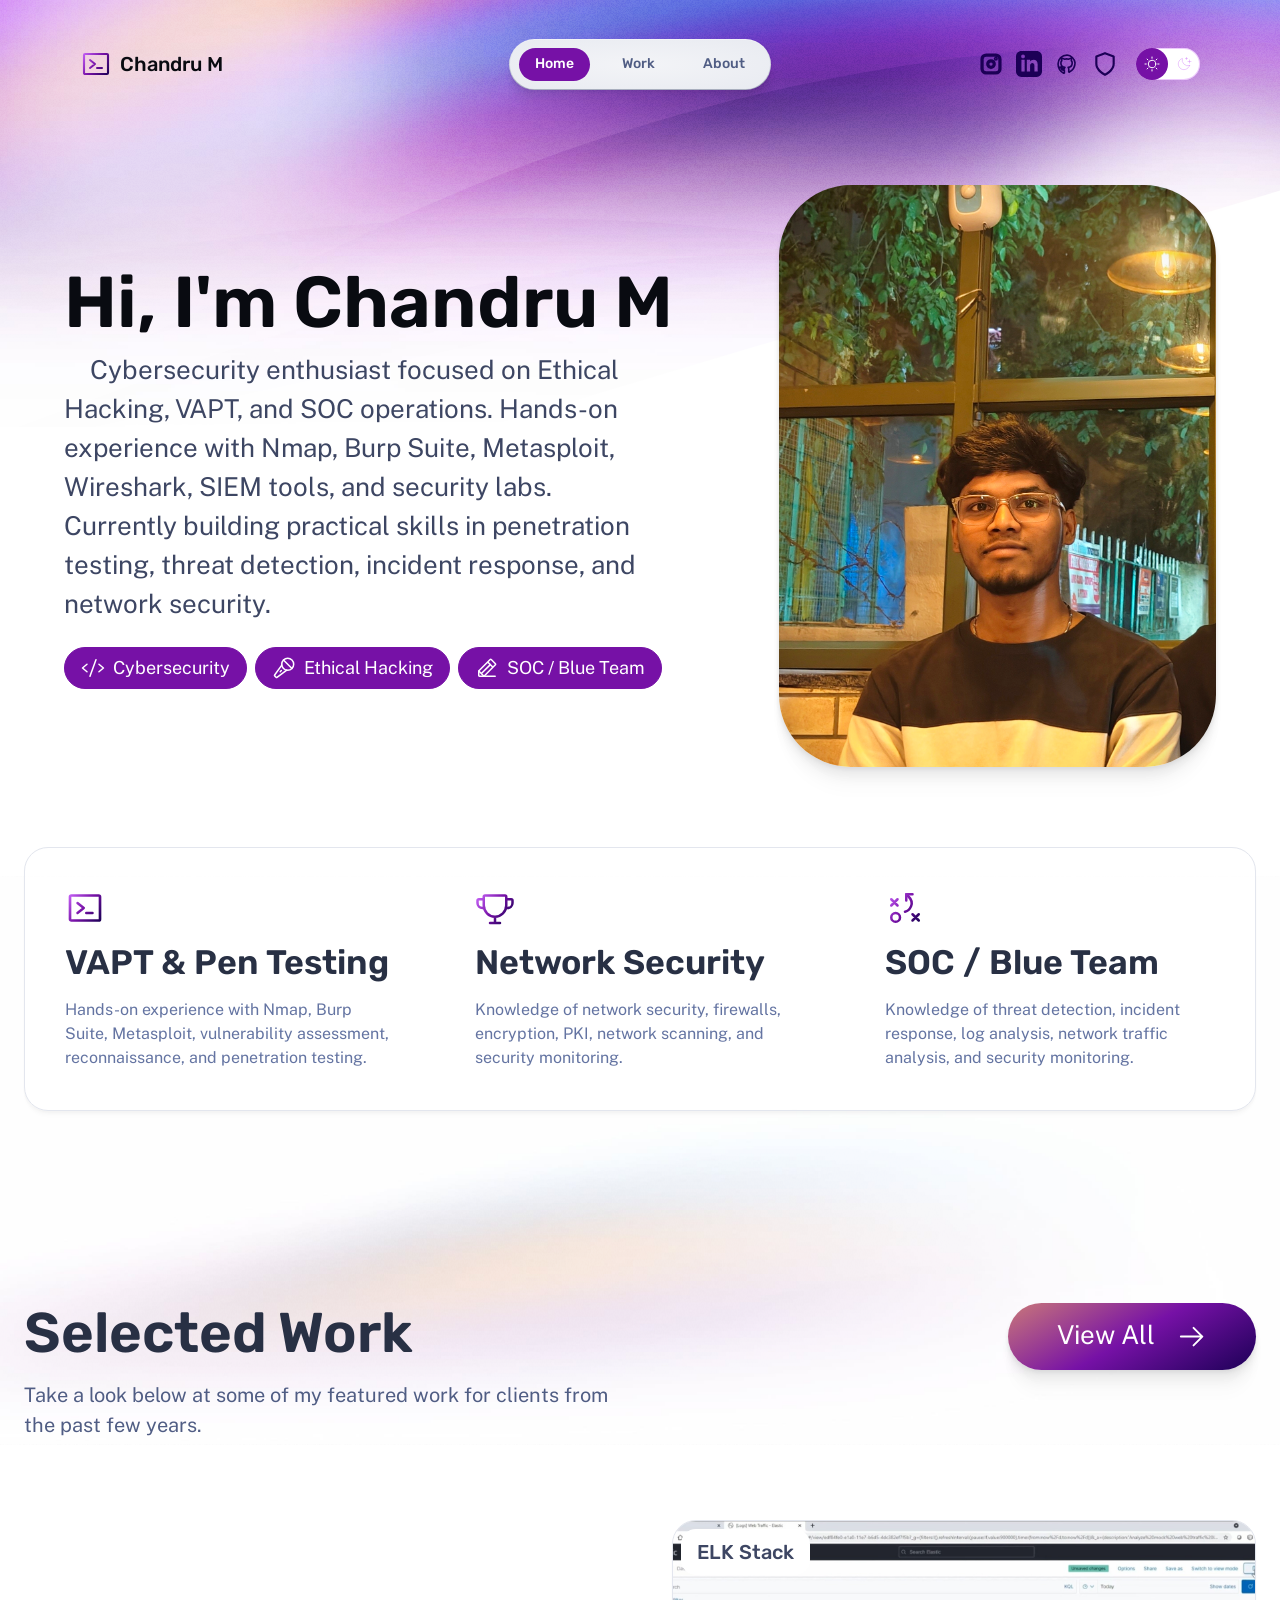
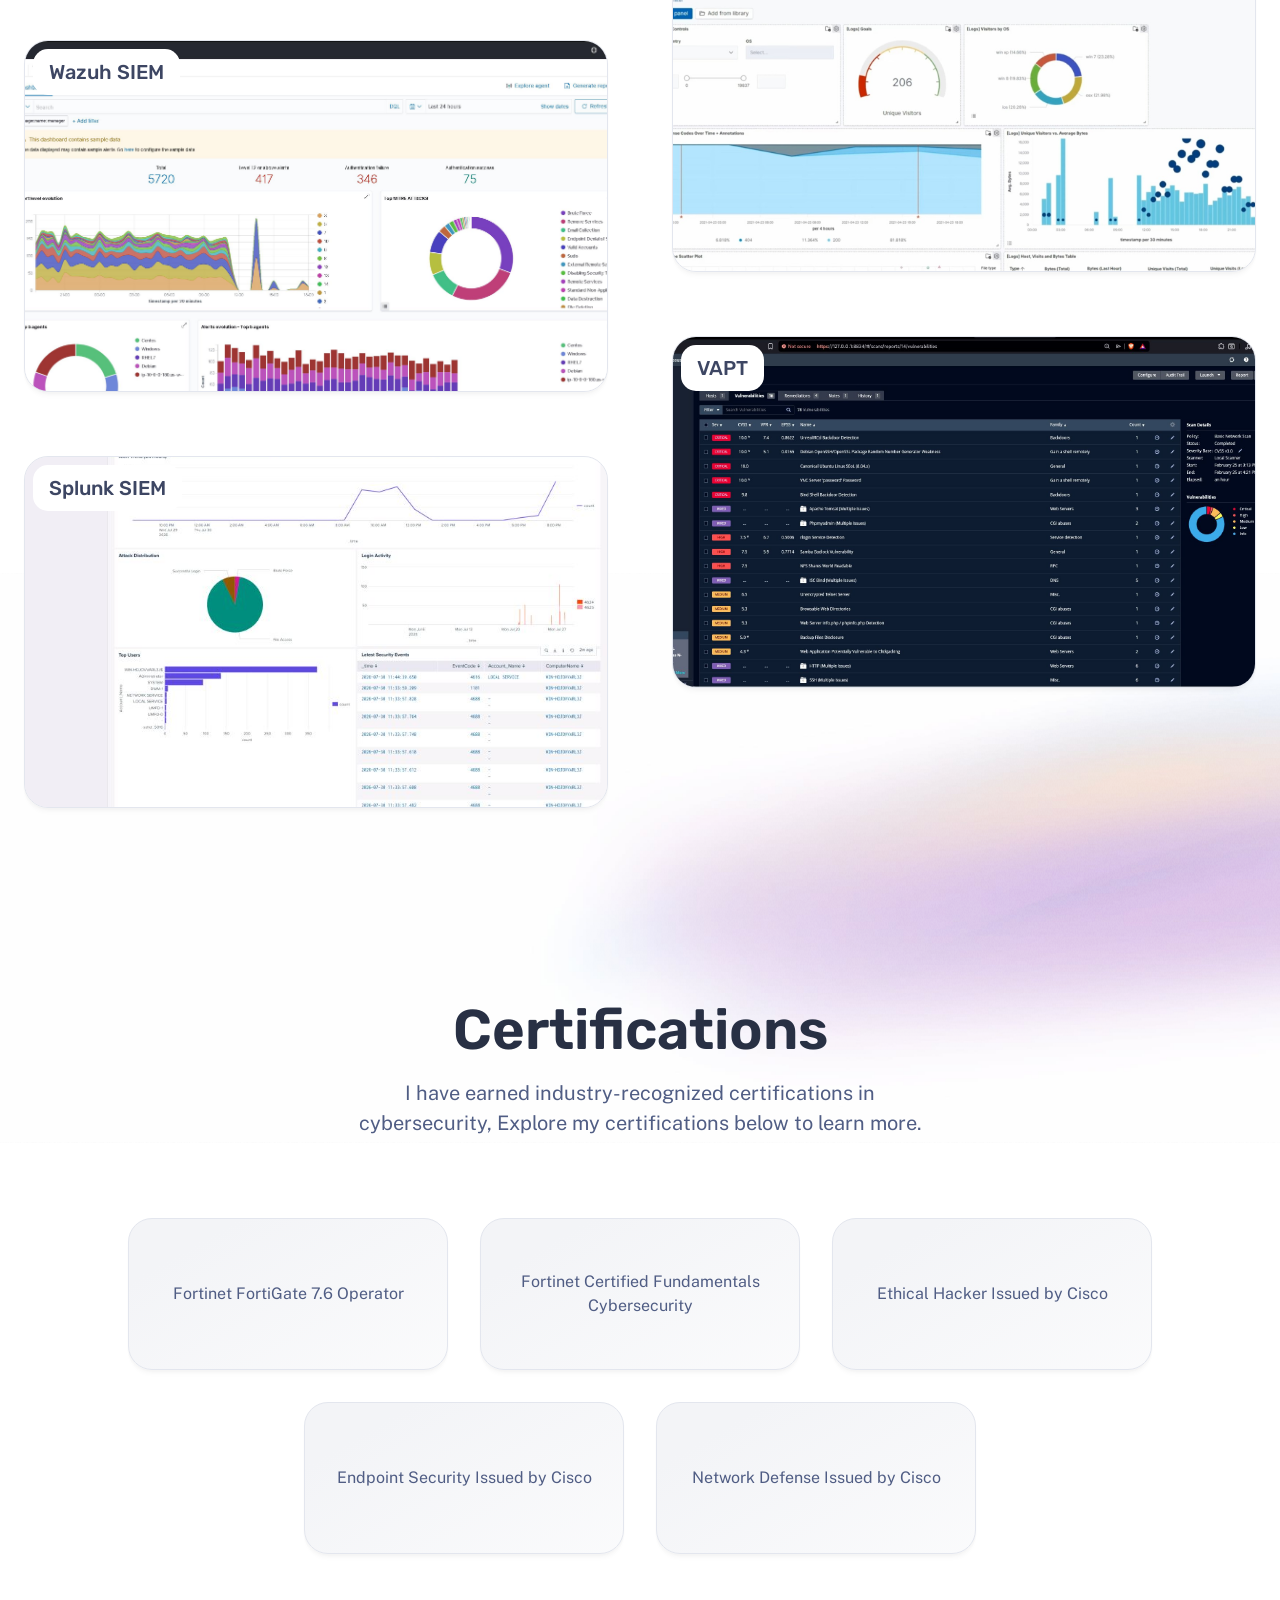
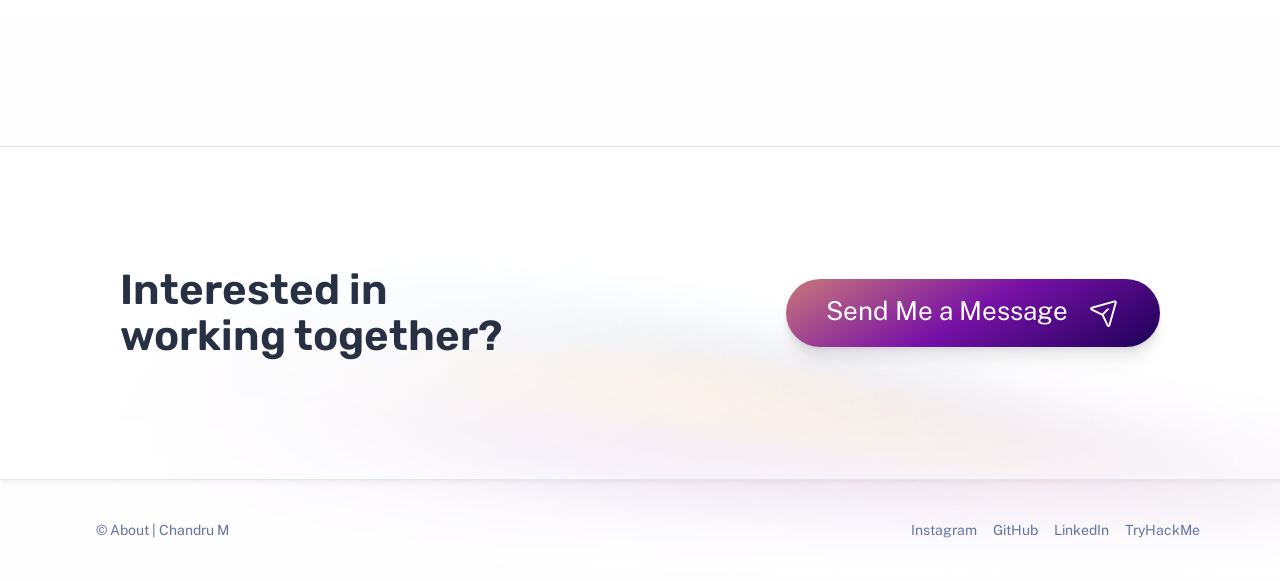
==== index.html @ 2ac4d1a2 "Final Commit" ====
<!-- This is the dist page of Chandru M Portfolio website. It contains the dist section and related content. -->
<!doctype html>
<html lang="en" data-astro-cid-37fxchfa>
  <head>
    <meta charset="UTF-8" />
    <meta
      name="description"
      property="og:description"
      content="The personal site of Chandru M, Ethical Hacker & SOC Analyst"
    />
    <meta name="viewport" content="width=device-width" />
    <meta name="generator" content="Astro v5.17.2" />
    <title>Chandru M: Personal Site</title>
    <link rel="icon" type="image/svg+xml" href="/favC.svg" />
    <link rel="preconnect" href="https://fonts.googleapis.com" />
    <link rel="preconnect" href="https://fonts.gstatic.com" crossorigin />
    <link
      href="https://fonts.googleapis.com/css2?family=Public+Sans:ital,wght@0,400;0,700;1,400&family=Rubik:wght@500;600&display=swap"
      rel="stylesheet"
    />
    <script>
      // This code is inlined in the head to make dark mode instant & blocking.
      const getThemePreference = () => {
        if (
          typeof localStorage !== "undefined" &&
          localStorage.getItem("theme")
        ) {
          return localStorage.getItem("theme");
        }
        return window.matchMedia("(prefers-color-scheme: dark)").matches
          ? "dark"
          : "light";
      };
      const isDark = getThemePreference() === "dark";
      document.documentElement.classList[isDark ? "add" : "remove"](
        "theme-dark",
      );

      if (typeof localStorage !== "undefined") {
        // Watch the document element and persist user preference when it changes.
        const observer = new MutationObserver(() => {
          const isDark =
            document.documentElement.classList.contains("theme-dark");
          localStorage.setItem("theme", isDark ? "dark" : "light");
        });
        observer.observe(document.documentElement, {
          attributes: true,
          attributeFilter: ["class"],
        });
      }
    </script>
    <style>
      a[data-astro-cid-balv45lp] {
        position: relative;
        display: flex;
        place-content: center;
        text-align: center;
        padding: 0.56em 2em;
        gap: 0.8em;
        color: var(--accent-text-over);
        text-decoration: none;
        line-height: 1.1;
        border-radius: 999rem;
        overflow: hidden;
        background: var(--gradient-accent-orange);
        box-shadow: var(--shadow-md);
        white-space: nowrap;
      }
      @media (min-width: 20em) {
        a[data-astro-cid-balv45lp] {
          font-size: var(--text-lg);
        }
      }
      a[data-astro-cid-balv45lp]:after {
        content: "";
        position: absolute;
        inset: 0;
        pointer-events: none;
        transition: background-color var(--theme-transition);
        mix-blend-mode: overlay;
      }
      a[data-astro-cid-balv45lp]:focus:after,
      a[data-astro-cid-balv45lp]:hover:after {
        background-color: hsla(var(--gray-999-basis), 0.3);
      }
      @media (min-width: 50em) {
        a[data-astro-cid-balv45lp] {
          padding: 1.125rem 2.5rem;
          font-size: var(--text-xl);
        }
      }
      aside[data-astro-cid-rcdzuq3a] {
        display: flex;
        flex-direction: column;
        align-items: center;
        gap: 3rem;
        border-top: 1px solid var(--gray-800);
        border-bottom: 1px solid var(--gray-800);
        padding: 5rem 1.5rem;
        background-color: var(--gray-999_40);
        box-shadow: var(--shadow-sm);
      }
      h2[data-astro-cid-rcdzuq3a] {
        font-size: var(--text-xl);
        text-align: center;
        max-width: 15ch;
      }
      @media (min-width: 50em) {
        aside[data-astro-cid-rcdzuq3a] {
          padding: 7.5rem;
          flex-direction: row;
          flex-wrap: wrap;
          justify-content: space-between;
        }
        h2[data-astro-cid-rcdzuq3a] {
          font-size: var(--text-3xl);
          text-align: left;
        }
      }
      .grid[data-astro-cid-vc5tsdmu] {
        display: grid;
        grid-auto-rows: 1fr;
        gap: 1rem;
        list-style: none;
        padding: 0;
      }
      .grid[data-astro-cid-vc5tsdmu].small {
        grid-template-columns: 1fr 1fr;
        gap: 1.5rem;
      }
      .grid[data-astro-cid-vc5tsdmu].small > :last-child:nth-child(odd) {
        grid-column: 1 / 3;
      }
      @media (min-width: 50em) {
        .grid[data-astro-cid-vc5tsdmu] {
          grid-template-columns: 1fr 1fr;
          gap: 4rem;
        }
        .grid[data-astro-cid-vc5tsdmu].offset {
          --row-offset: 7.5rem;
          padding-bottom: var(--row-offset);
        }
        .grid[data-astro-cid-vc5tsdmu].offset > :nth-child(odd) {
          transform: translateY(var(--row-offset));
        }
        .grid[data-astro-cid-vc5tsdmu].offset > :last-child:nth-child(odd) {
          grid-column: 2 / 3;
          transform: none;
        }
        .grid[data-astro-cid-vc5tsdmu].small {
          display: flex;
          flex-wrap: wrap;
          justify-content: center;
          gap: 2rem;
        }
        .grid[data-astro-cid-vc5tsdmu].small > * {
          flex-basis: 20rem;
        }
      }
      .card[data-astro-cid-lgkm4u2a] {
        display: grid;
        grid-template: auto 1fr / auto 1fr;
        height: 11rem;
        background: var(--gradient-subtle);
        border: 1px solid var(--gray-800);
        border-radius: 0.75rem;
        overflow: hidden;
        box-shadow: var(--shadow-sm);
        text-decoration: none;
        font-family: var(--font-brand);
        font-size: var(--text-lg);
        font-weight: 500;
        transition: box-shadow var(--theme-transition);
      }
      .card[data-astro-cid-lgkm4u2a]:hover {
        box-shadow: var(--shadow-md);
      }
      .title[data-astro-cid-lgkm4u2a] {
        grid-area: 1 / 1 / 2 / 2;
        z-index: 1;
        margin: 0.5rem;
        padding: 0.5rem 1rem;
        background: var(--gray-999);
        color: var(--gray-200);
        border-radius: 0.375rem;
      }
      img[data-astro-cid-lgkm4u2a] {
        grid-area: 1 / 1 / 3 / 3;
        width: 100%;
        height: 100%;
        object-fit: cover;
      }
      @media (min-width: 50em) {
        .card[data-astro-cid-lgkm4u2a] {
          height: 22rem;
          border-radius: 1.5rem;
        }
        .title[data-astro-cid-lgkm4u2a] {
          border-radius: 0.9375rem;
        }
      }
    </style>
    <link rel="stylesheet" href="/_astro/about.C0K0_6nf.css" />
    <style>
      svg[data-astro-cid-patnjmll] {
        vertical-align: middle;
        width: var(--size, 1em);
        height: var(--size, 1em);
      }
      .pill[data-astro-cid-2qeywk4b] {
        display: flex;
        padding: 0.5rem 1rem;
        gap: 0.5rem;
        color: var(--accent-text-over);
        border: 1px solid var(--accent-regular);
        background-color: var(--accent-regular);
        border-radius: 999rem;
        font-size: var(--text-md);
        line-height: 1.35;
        white-space: nowrap;
      }
      .box[data-astro-cid-ab4ihpzs] {
        border: 1px solid var(--gray-800);
        border-radius: 0.75rem;
        padding: 1.5rem;
        background-color: var(--gray-999_40);
        box-shadow: var(--shadow-sm);
      }
      .skills[data-astro-cid-ab4ihpzs] {
        display: flex;
        flex-direction: column;
        gap: 3rem;
      }
      .skills[data-astro-cid-ab4ihpzs] h2[data-astro-cid-ab4ihpzs] {
        font-size: var(--text-lg);
      }
      .skills[data-astro-cid-ab4ihpzs] p[data-astro-cid-ab4ihpzs] {
        color: var(--gray-400);
      }
      @media (min-width: 50em) {
        .box[data-astro-cid-ab4ihpzs] {
          border-radius: 1.5rem;
          padding: 2.5rem;
        }
        .skills[data-astro-cid-ab4ihpzs] {
          display: grid;
          grid-template-columns: repeat(3, 1fr);
          gap: 5rem;
        }
        .skills[data-astro-cid-ab4ihpzs] h2[data-astro-cid-ab4ihpzs] {
          font-size: var(--text-2xl);
        }
      }
      .hero[data-astro-cid-j7pv25f6] {
        display: flex;
        flex-direction: column;
        align-items: center;
        gap: 2rem;
      }
      .roles[data-astro-cid-j7pv25f6] {
        display: none;
      }
      .hero[data-astro-cid-j7pv25f6] img[data-astro-cid-j7pv25f6] {
        aspect-ratio: 5 / 4;
        object-fit: cover;
        object-position: top;
        border-radius: 1.5rem;
        box-shadow: var(--shadow-md);
      }
      @media (min-width: 50em) {
        .hero[data-astro-cid-j7pv25f6] {
          display: grid;
          grid-template-columns: 6fr 4fr;
          padding-inline: 2.5rem;
          gap: 3.75rem;
        }
        .roles[data-astro-cid-j7pv25f6] {
          margin-top: 0.5rem;
          display: flex;
          gap: 0.5rem;
        }
        .hero[data-astro-cid-j7pv25f6] img[data-astro-cid-j7pv25f6] {
          aspect-ratio: 3 / 4;
          border-radius: 4.5rem;
          object-fit: cover;
        }
      }
      .section[data-astro-cid-j7pv25f6] {
        display: grid;
        gap: 2rem;
      }
      .with-background[data-astro-cid-j7pv25f6] {
        position: relative;
      }
      .with-background[data-astro-cid-j7pv25f6]:before {
        --hero-bg: var(--bg-image-subtle-2);
        content: "";
        position: absolute;
        pointer-events: none;
        left: 50%;
        width: 100vw;
        aspect-ratio: calc(2.25 / var(--bg-scale));
        top: 0;
        transform: translateY(-75%) translate(-50%);
        background:
          url(/assets/backgrounds/noise.png) top center/220px repeat,
          var(--hero-bg) center center / var(--bg-gradient-size) no-repeat,
          var(--gray-999);
        background-blend-mode: overlay, normal, normal, normal;
        mix-blend-mode: var(--bg-blend-mode);
        z-index: -1;
      }
      .with-background[data-astro-cid-j7pv25f6].bg-variant:before {
        --hero-bg: var(--bg-image-subtle-1);
      }
      .section-header[data-astro-cid-j7pv25f6] {
        justify-self: center;
        text-align: center;
        max-width: 50ch;
        font-size: var(--text-md);
        color: var(--gray-300);
      }
      .section-header[data-astro-cid-j7pv25f6] h3[data-astro-cid-j7pv25f6] {
        font-size: var(--text-2xl);
      }
      @media (min-width: 50em) {
        .section[data-astro-cid-j7pv25f6] {
          grid-template-columns: repeat(4, 1fr);
          grid-template-areas: "header header header header" "gallery gallery gallery gallery";
          gap: 5rem;
        }
        .section[data-astro-cid-j7pv25f6].with-cta {
          grid-template-areas: "header header header cta" "gallery gallery gallery gallery";
        }
        .section-header[data-astro-cid-j7pv25f6] {
          grid-area: header;
          font-size: var(--text-lg);
        }
        .section-header[data-astro-cid-j7pv25f6] h3[data-astro-cid-j7pv25f6] {
          font-size: var(--text-4xl);
        }
        .with-cta[data-astro-cid-j7pv25f6]
          .section-header[data-astro-cid-j7pv25f6] {
          justify-self: flex-start;
          text-align: left;
        }
        .gallery[data-astro-cid-j7pv25f6] {
          grid-area: gallery;
        }
        .cta[data-astro-cid-j7pv25f6] {
          grid-area: cta;
        }
      }
      .mention-card[data-astro-cid-j7pv25f6] {
        display: flex;
        height: 7rem;
        justify-content: center;
        align-items: center;
        text-align: center;
        border: 1px solid var(--gray-800);
        border-radius: 1.5rem;
        color: var(--gray-300);
        background: var(--gradient-subtle);
        box-shadow: var(--shadow-sm);
      }
      @media (min-width: 50em) {
        .mention-card[data-astro-cid-j7pv25f6] {
          border-radius: 1.5rem;
          height: 9.5rem;
        }
      }
    </style>
  </head>
  <body data-astro-cid-37fxchfa>
    <div class="stack backgrounds" data-astro-cid-37fxchfa>
      <nav data-astro-cid-dmqpwcec>
        <div class="menu-header" data-astro-cid-dmqpwcec>
          <a href="/" class="site-title" data-astro-cid-dmqpwcec>
            <svg
              xmlns="http://www.w3.org/2000/svg"
              width="40"
              height="40"
              viewBox="0 0 256 256"
              aria-hidden="true"
              stroke="url(#icon-gradient-flffnf41)"
              fill="url(#icon-gradient-flffnf41)"
              style="--size: 1.6em"
              class="astro-patnjmll"
              data-astro-cid-patnjmll
            >
              <g data-astro-cid-patnjmll>
                <path
                  fill="none"
                  stroke-linecap="round"
                  stroke-linejoin="round"
                  stroke-width="16"
                  d="m80 96 40 32-40 32m56 0h40"
                />
                <rect
                  width="192"
                  height="160"
                  x="32"
                  y="48"
                  fill="none"
                  stroke-linecap="round"
                  stroke-linejoin="round"
                  stroke-width="16.97"
                  rx="8.5"
                />
              </g>
              <linearGradient
                id="icon-gradient-flffnf41"
                x1="23"
                x2="235"
                y1="43"
                y2="202"
                gradientUnits="userSpaceOnUse"
                data-astro-cid-patnjmll
              >
                <stop
                  stop-color="var(--gradient-stop-1)"
                  data-astro-cid-patnjmll
                ></stop>
                <stop
                  offset=".5"
                  stop-color="var(--gradient-stop-2)"
                  data-astro-cid-patnjmll
                ></stop>
                <stop
                  offset="1"
                  stop-color="var(--gradient-stop-3)"
                  data-astro-cid-patnjmll
                ></stop>
              </linearGradient>
            </svg>
            Chandru M
          </a>
          <menu-button data-astro-cid-dmqpwcec="true">
            <template data-astro-cid-dmqpwcec>
              <button
                class="menu-button"
                aria-expanded="false"
                data-astro-cid-dmqpwcec
              >
                <span class="sr-only" data-astro-cid-dmqpwcec>Menu</span>
                <svg
                  xmlns="http://www.w3.org/2000/svg"
                  width="40"
                  height="40"
                  viewBox="0 0 256 256"
                  aria-hidden="true"
                  stroke="currentcolor"
                  fill="currentcolor"
                  class="astro-patnjmll"
                  data-astro-cid-patnjmll
                >
                  <g data-astro-cid-patnjmll>
                    <path
                      stroke-linecap="round"
                      stroke-linejoin="round"
                      stroke-width="16"
                      d="M40 128h176M40 64h176M40 192h176"
                    />
                  </g>
                </svg>
              </button>
            </template>
          </menu-button>
        </div>
        <noscript>
          <ul class="nav-items" data-astro-cid-dmqpwcec>
            <li data-astro-cid-dmqpwcec>
              <a
                aria-current="page"
                class="link"
                href="/"
                data-astro-cid-dmqpwcec
              >
                Home
              </a>
            </li>
            <li data-astro-cid-dmqpwcec>
              <a class="link" href="/work/" data-astro-cid-dmqpwcec> Work </a>
            </li>
            <li data-astro-cid-dmqpwcec>
              <a class="link" href="/about/" data-astro-cid-dmqpwcec> About </a>
            </li>
          </ul>
        </noscript>
        <noscript>
          <div class="menu-footer" data-astro-cid-dmqpwcec>
            <div class="socials" data-astro-cid-dmqpwcec>
              <a href="https://www.instagram.com/chan.callisto" class="social" data-astro-cid-dmqpwcec>
                <span class="sr-only" data-astro-cid-dmqpwcec>Instagram</span>
                <svg xmlns="http://www.w3.org/2000/svg" width="40" height="40" viewBox="0 0 256 256" aria-hidden="true" stroke="currentcolor" fill="currentcolor" class="astro-patnjmll" data-astro-cid-patnjmll><g data-astro-cid-patnjmll><path fill="none" stroke-linecap="round" stroke-linejoin="round" stroke-width="16" d="M176,32H80A48,48,0,0,0,32,80v96a48,48,0,0,0,48,48h96a48,48,0,0,0,48-48V80A48,48,0,0,0,176,32Zm32,144a32,32,0,0,1-32,32H80a32,32,0,0,1-32-32V80A32,32,0,0,1,80,48h96a32,32,0,0,1,32,32ZM128,88a40,40,0,1,0,40,40A40,40,0,0,0,128,88Zm0,64a24,24,0,1,1,24-24A24,24,0,0,1,128,152ZM188,76a12,12,0,1,1-12-12A12,12,0,0,1,188,76Z"/></g></svg>
              </a>
              <a href="https://www.linkedin.com/in/mchandruchan/" class="social" data-astro-cid-dmqpwcec>
                <span class="sr-only" data-astro-cid-dmqpwcec>LinkedIn</span>
                <svg xmlns="http://www.w3.org/2000/svg" width="40" height="40" viewBox="0 0 24 24" aria-hidden="true" fill="currentcolor" class="astro-patnjmll" data-astro-cid-patnjmll><g data-astro-cid-patnjmll><path d="M19 0h-14c-2.761 0-5 2.239-5 5v14c0 2.761 2.239 5 5 5h14c2.762 0 5-2.239 5-5v-14c0-2.761-2.238-5-5-5zm-11 19h-3v-11h3v11zm-1.5-12.268c-.966 0-1.75-.79-1.75-1.764s.784-1.764 1.75-1.764 1.75.79 1.75 1.764-.783 1.764-1.75 1.764zm13.5 12.268h-3v-5.604c0-3.368-4-3.113-4 0v5.604h-3v-11h3v1.765c1.396-2.586 7-2.777 7 2.476v6.759z"/></g></svg>
              </a>
              <a href="https://github.com/mchandru-root" class="social" data-astro-cid-dmqpwcec>
                <span class="sr-only" data-astro-cid-dmqpwcec>GitHub</span>
                <svg xmlns="http://www.w3.org/2000/svg" width="40" height="40" viewBox="0 0 256 256" aria-hidden="true" stroke="currentcolor" fill="currentcolor" class="astro-patnjmll" data-astro-cid-patnjmll><g data-astro-cid-patnjmll><path fill="none" stroke-linecap="round" stroke-linejoin="round" stroke-width="16" d="M128,40A88,88,0,0,0,40,128c0,39.5,22.7,73.6,55.4,90.4a4.4,4.4,0,0,0,6.6-4.1V187.1c-24.5,5.3-29.7-11.8-29.7-11.8-4-10.2-9.8-12.9-9.8-12.9-8-5.5.6-5.4.6-5.4,8.8.6,13.5,9.1,13.5,9.1,7.9,13.5,20.7,9.6,25.7,7.3,0.8-5.7,3.1-9.6,5.6-11.8-19.5-2.2-40.1-9.8-40.1-43.5,0-9.6,3.4-17.4,9.1-23.5-0.9-2.2-3.9-11.1.9-23.1,0,0,7.4-2.4,24.2,9a84.4,84.4,0,0,1,44,0c16.8-11.4,24.2-9,24.2-9,4.8,12,.8,20.9,0,23.1,5.7,6.1,9.1,13.9,9.1,23.5,0,33.8-20.6,41.2-40.2,43.4,3.2,2.8,6.1,8.2,6.1,16.6v24.6a4.4,4.4,0,0,0,6.6,4.1c32.7-16.8,55.4-50.9,55.4-90.4A88,88,0,0,0,128,40Z"/></g></svg>
              </a>
              <a href="https://tryhackme.com/p/ROOT51" class="social" data-astro-cid-dmqpwcec>
                <span class="sr-only" data-astro-cid-dmqpwcec>TryHackMe</span>
                <svg xmlns="http://www.w3.org/2000/svg" width="40" height="40" viewBox="0 0 24 24" aria-hidden="true" fill="none" stroke="currentcolor" stroke-width="2" stroke-linecap="round" stroke-linejoin="round" class="astro-patnjmll" data-astro-cid-patnjmll><path d="M12 22s8-4 8-10V5l-8-3-8 3v7c0 6 8 10 8 10z"/></svg>
              </a>
            </div>
          </div>
        </noscript>
        <div id="menu-content" hidden data-astro-cid-dmqpwcec>
          <ul class="nav-items" data-astro-cid-dmqpwcec>
            <li data-astro-cid-dmqpwcec>
              <a
                aria-current="page"
                class="link"
                href="/"
                data-astro-cid-dmqpwcec
              >
                Home
              </a>
            </li>
            <li data-astro-cid-dmqpwcec>
              <a class="link" href="/work/" data-astro-cid-dmqpwcec> Work </a>
            </li>
            <li data-astro-cid-dmqpwcec>
              <a class="link" href="/about/" data-astro-cid-dmqpwcec> About </a>
            </li>
          </ul>
          <div class="menu-footer" data-astro-cid-dmqpwcec>
            <div class="socials" data-astro-cid-dmqpwcec>
              <a href="https://www.instagram.com/chan.callisto" class="social" data-astro-cid-dmqpwcec>
                <span class="sr-only" data-astro-cid-dmqpwcec>Instagram</span>
                <svg xmlns="http://www.w3.org/2000/svg" width="40" height="40" viewBox="0 0 256 256" aria-hidden="true" stroke="currentcolor" fill="currentcolor" class="astro-patnjmll" data-astro-cid-patnjmll><g data-astro-cid-patnjmll><path fill="none" stroke-linecap="round" stroke-linejoin="round" stroke-width="16" d="M176,32H80A48,48,0,0,0,32,80v96a48,48,0,0,0,48,48h96a48,48,0,0,0,48-48V80A48,48,0,0,0,176,32Zm32,144a32,32,0,0,1-32,32H80a32,32,0,0,1-32-32V80A32,32,0,0,1,80,48h96a32,32,0,0,1,32,32ZM128,88a40,40,0,1,0,40,40A40,40,0,0,0,128,88Zm0,64a24,24,0,1,1,24-24A24,24,0,0,1,128,152ZM188,76a12,12,0,1,1-12-12A12,12,0,0,1,188,76Z"/></g></svg>
              </a>
              <a href="https://www.linkedin.com/in/mchandruchan/" class="social" data-astro-cid-dmqpwcec>
                <span class="sr-only" data-astro-cid-dmqpwcec>LinkedIn</span>
                <svg xmlns="http://www.w3.org/2000/svg" width="40" height="40" viewBox="0 0 24 24" aria-hidden="true" fill="currentcolor" class="astro-patnjmll" data-astro-cid-patnjmll><g data-astro-cid-patnjmll><path d="M19 0h-14c-2.761 0-5 2.239-5 5v14c0 2.761 2.239 5 5 5h14c2.762 0 5-2.239 5-5v-14c0-2.761-2.238-5-5-5zm-11 19h-3v-11h3v11zm-1.5-12.268c-.966 0-1.75-.79-1.75-1.764s.784-1.764 1.75-1.764 1.75.79 1.75 1.764-.783 1.764-1.75 1.764zm13.5 12.268h-3v-5.604c0-3.368-4-3.113-4 0v5.604h-3v-11h3v1.765c1.396-2.586 7-2.777 7 2.476v6.759z"/></g></svg>
              </a>
              <a href="https://github.com/mchandru-root" class="social" data-astro-cid-dmqpwcec>
                <span class="sr-only" data-astro-cid-dmqpwcec>GitHub</span>
                <svg xmlns="http://www.w3.org/2000/svg" width="40" height="40" viewBox="0 0 256 256" aria-hidden="true" stroke="currentcolor" fill="currentcolor" class="astro-patnjmll" data-astro-cid-patnjmll><g data-astro-cid-patnjmll><path fill="none" stroke-linecap="round" stroke-linejoin="round" stroke-width="16" d="M128,40A88,88,0,0,0,40,128c0,39.5,22.7,73.6,55.4,90.4a4.4,4.4,0,0,0,6.6-4.1V187.1c-24.5,5.3-29.7-11.8-29.7-11.8-4-10.2-9.8-12.9-9.8-12.9-8-5.5.6-5.4.6-5.4,8.8.6,13.5,9.1,13.5,9.1,7.9,13.5,20.7,9.6,25.7,7.3,0.8-5.7,3.1-9.6,5.6-11.8-19.5-2.2-40.1-9.8-40.1-43.5,0-9.6,3.4-17.4,9.1-23.5-0.9-2.2-3.9-11.1.9-23.1,0,0,7.4-2.4,24.2,9a84.4,84.4,0,0,1,44,0c16.8-11.4,24.2-9,24.2-9,4.8,12,.8,20.9,0,23.1,5.7,6.1,9.1,13.9,9.1,23.5,0,33.8-20.6,41.2-40.2,43.4,3.2,2.8,6.1,8.2,6.1,16.6v24.6a4.4,4.4,0,0,0,6.6,4.1c32.7-16.8,55.4-50.9,55.4-90.4A88,88,0,0,0,128,40Z"/></g></svg>
              </a>
              <a href="https://tryhackme.com/p/ROOT51" class="social" data-astro-cid-dmqpwcec>
                <span class="sr-only" data-astro-cid-dmqpwcec>TryHackMe</span>
                <svg xmlns="http://www.w3.org/2000/svg" width="40" height="40" viewBox="0 0 24 24" aria-hidden="true" fill="none" stroke="currentcolor" stroke-width="2" stroke-linecap="round" stroke-linejoin="round" class="astro-patnjmll" data-astro-cid-patnjmll><path d="M12 22s8-4 8-10V5l-8-3-8 3v7c0 6 8 10 8 10z"/></svg>
              </a>
            </div>
            <div class="theme-toggle" data-astro-cid-dmqpwcec>
              <theme-toggle data-astro-cid-x3pjskd3="true">
                <button data-astro-cid-x3pjskd3>
                  <span class="sr-only" data-astro-cid-x3pjskd3
                    >Dark theme</span
                  >
                  <span class="icon light" data-astro-cid-x3pjskd3
                    ><svg
                      xmlns="http://www.w3.org/2000/svg"
                      width="40"
                      height="40"
                      viewBox="0 0 256 256"
                      aria-hidden="true"
                      stroke="currentcolor"
                      fill="currentcolor"
                      class="astro-patnjmll"
                      data-astro-cid-patnjmll
                    >
                      <g data-astro-cid-patnjmll>
                        <circle
                          cx="128"
                          cy="128"
                          r="60"
                          fill="none"
                          stroke-linecap="round"
                          stroke-linejoin="round"
                          stroke-width="16"
                        />
                        <path
                          fill="none"
                          stroke-linecap="round"
                          stroke-linejoin="round"
                          stroke-width="16"
                          d="M128 36V16M63 63 49 49m-13 79H16m47 65-14 14m79 13v20m65-47 14 14m13-79h20m-47-65 14-14"
                        />
                      </g>
                    </svg>
                  </span>
                  <span class="icon dark" data-astro-cid-x3pjskd3
                    ><svg
                      xmlns="http://www.w3.org/2000/svg"
                      width="40"
                      height="40"
                      viewBox="0 0 256 256"
                      aria-hidden="true"
                      stroke="currentcolor"
                      fill="currentcolor"
                      class="astro-patnjmll"
                      data-astro-cid-patnjmll
                    >
                      <g data-astro-cid-patnjmll>
                        <path
                          fill="none"
                          stroke-linecap="round"
                          stroke-linejoin="round"
                          stroke-width="16"
                          d="M216 112V64m24 24h-48m-24-64v32m16-16h-32m65 113A92 92 0 0 1 103 39h0a92 92 0 1 0 114 114Z"
                        />
                      </g>
                    </svg>
                  </span>
                </button>
              </theme-toggle>
              <script type="module">
                class n extends HTMLElement {
                  constructor() {
                    super();
                    const e = this.querySelector("button"),
                      t = (s) => {
                        (document.documentElement.classList[
                          s ? "add" : "remove"
                        ]("theme-dark"),
                          e.setAttribute("aria-pressed", String(s)));
                      };
                    (e.addEventListener("click", () => t(!this.isDark())),
                      t(this.isDark()));
                  }
                  isDark() {
                    return document.documentElement.classList.contains(
                      "theme-dark",
                    );
                  }
                }
                customElements.define("theme-toggle", n);
              </script>
            </div>
          </div>
        </div>
      </nav>
      <script type="module">
        class i extends HTMLElement {
          constructor() {
            (super(),
              this.appendChild(
                this.querySelector("template").content.cloneNode(!0),
              ));
            const n = this.querySelector("button"),
              t = document.getElementById("menu-content");
            ((t.hidden = !0), t.classList.add("menu-content"));
            const d = (e) => {
              (n.setAttribute("aria-expanded", e ? "true" : "false"),
                (t.hidden = !e));
            };
            n.addEventListener("click", () => d(t.hidden));
            const s = (e) => {
                (d(e.matches), (n.hidden = e.matches));
              },
              c = window.matchMedia("(min-width: 50em)");
            (s(c), c.addEventListener("change", s));
          }
        }
        customElements.define("menu-button", i);
      </script>
      <div class="stack gap-20 lg:gap-48" data-astro-cid-j7pv25f6>
        <div class="wrapper stack gap-8 lg:gap-20" data-astro-cid-j7pv25f6>
          <header class="hero" data-astro-cid-j7pv25f6>
            <div class="hero stack gap-4 start" data-astro-cid-bbe6dxrz>
              <div class="stack gap-2" data-astro-cid-bbe6dxrz>
                <h1 class="title" data-astro-cid-bbe6dxrz>
                  Hi, I'm Chandru M
                </h1>
                <p class="tagline" data-astro-cid-bbe6dxrz>
                  &emsp;Cybersecurity enthusiast focused on Ethical Hacking, VAPT, and SOC operations.
                  Hands-on experience with Nmap, Burp Suite, Metasploit, Wireshark, SIEM tools,
                  and security labs. Currently building practical skills in penetration testing,
                  threat detection, incident response, and network security.
                </p>
              </div>
              <div class="roles" data-astro-cid-j7pv25f6>
                <div class="pill" data-astro-cid-2qeywk4b>
                  <svg
                    xmlns="http://www.w3.org/2000/svg"
                    width="40"
                    height="40"
                    viewBox="0 0 256 256"
                    aria-hidden="true"
                    stroke="currentcolor"
                    fill="currentcolor"
                    style="--size: 1.33em"
                    class="astro-patnjmll"
                    data-astro-cid-patnjmll
                  >
                    <g data-astro-cid-patnjmll>
                      <path
                        fill="none"
                        stroke-linecap="round"
                        stroke-linejoin="round"
                        stroke-width="16"
                        d="m64 88-48 40 48 40m128-80 48 40-48 40M160 40 96 216"
                      />
                    </g>
                  </svg>
                  Cybersecurity
                </div>
                <div class="pill" data-astro-cid-2qeywk4b>
                  <svg
                    xmlns="http://www.w3.org/2000/svg"
                    width="40"
                    height="40"
                    viewBox="0 0 256 256"
                    aria-hidden="true"
                    stroke="currentcolor"
                    fill="currentcolor"
                    style="--size: 1.33em"
                    class="astro-patnjmll"
                    data-astro-cid-patnjmll
                  >
                    <g data-astro-cid-patnjmll>
                      <circle
                        cx="168"
                        cy="88"
                        r="64"
                        fill="none"
                        stroke-linecap="round"
                        stroke-linejoin="round"
                        stroke-width="16"
                      />
                      <path
                        fill="none"
                        stroke-linecap="round"
                        stroke-linejoin="round"
                        stroke-width="16"
                        d="m213.3 133.3-90.6-90.6M100 156l-12 12m16.8-70.1L28.1 202.5a7.9 7.9 0 0 0 .8 10.4l14.2 14.2a7.9 7.9 0 0 0 10.4.8l104.6-76.7"
                      />
                    </g>
                  </svg>
                  Ethical Hacking
                </div>
                <div class="pill" data-astro-cid-2qeywk4b>
                  <svg
                    xmlns="http://www.w3.org/2000/svg"
                    width="40"
                    height="40"
                    viewBox="0 0 256 256"
                    aria-hidden="true"
                    stroke="currentcolor"
                    fill="currentcolor"
                    style="--size: 1.33em"
                    class="astro-patnjmll"
                    data-astro-cid-patnjmll
                  >
                    <g data-astro-cid-patnjmll>
                      <path
                        fill="none"
                        stroke-linecap="round"
                        stroke-linejoin="round"
                        stroke-width="16"
                        d="M96 216H48a8 8 0 0 1-8-8v-44.7a7.9 7.9 0 0 1 2.3-5.6l120-120a8 8 0 0 1 11.4 0l44.6 44.6a8 8 0 0 1 0 11.4Zm40-152 56 56"
                      />
                      <path
                        fill="none"
                        stroke-linecap="round"
                        stroke-linejoin="round"
                        stroke-width="16"
                        d="M216 216H96l-55.5-55.5M164 92l-96 96"
                      />
                    </g>
                  </svg>
                  SOC / Blue Team
                </div>
              </div>
            </div>
            <img
              alt="Chandru M"
              width="480"
              height="620"
              src="/assets/portrait.jpg"
              data-astro-cid-j7pv25f6
            />
          </header>
          <section class="box skills" data-astro-cid-ab4ihpzs>
            <div class="stack gap-2 lg:gap-4" data-astro-cid-ab4ihpzs>
              <svg
                xmlns="http://www.w3.org/2000/svg"
                width="40"
                height="40"
                viewBox="0 0 256 256"
                aria-hidden="true"
                stroke="url(#icon-gradient-2z79js1s8)"
                fill="url(#icon-gradient-2z79js1s8)"
                style="--size: 2.5rem"
                class="astro-patnjmll"
                data-astro-cid-patnjmll
              >
                <g data-astro-cid-patnjmll>
                  <path
                    fill="none"
                    stroke-linecap="round"
                    stroke-linejoin="round"
                    stroke-width="16"
                    d="m80 96 40 32-40 32m56 0h40"
                  />
                  <rect
                    width="192"
                    height="160"
                    x="32"
                    y="48"
                    fill="none"
                    stroke-linecap="round"
                    stroke-linejoin="round"
                    stroke-width="16.97"
                    rx="8.5"
                  />
                </g>
                <linearGradient
                  id="icon-gradient-2z79js1s8"
                  x1="23"
                  x2="235"
                  y1="43"
                  y2="202"
                  gradientUnits="userSpaceOnUse"
                  data-astro-cid-patnjmll
                >
                  <stop
                    stop-color="var(--gradient-stop-1)"
                    data-astro-cid-patnjmll
                  ></stop>
                  <stop
                    offset=".5"
                    stop-color="var(--gradient-stop-2)"
                    data-astro-cid-patnjmll
                  ></stop>
                  <stop
                    offset="1"
                    stop-color="var(--gradient-stop-3)"
                    data-astro-cid-patnjmll
                  ></stop>
                </linearGradient>
              </svg>
              <h2 data-astro-cid-ab4ihpzs>VAPT & Pen Testing</h2>
              <p data-astro-cid-ab4ihpzs>
                Hands-on experience with Nmap, Burp Suite, Metasploit, vulnerability
                assessment, reconnaissance, and penetration testing.
              </p>
            </div>
            <div class="stack gap-2 lg:gap-4" data-astro-cid-ab4ihpzs>
              <svg
                xmlns="http://www.w3.org/2000/svg"
                width="40"
                height="40"
                viewBox="0 0 256 256"
                aria-hidden="true"
                stroke="url(#icon-gradient-3grymdmlk)"
                fill="url(#icon-gradient-3grymdmlk)"
                style="--size: 2.5rem"
                class="astro-patnjmll"
                data-astro-cid-patnjmll
              >
                <g data-astro-cid-patnjmll>
                  <path
                    fill="none"
                    stroke-linecap="round"
                    stroke-linejoin="round"
                    stroke-width="16"
                    d="M56 56v55.1c0 39.7 31.8 72.6 71.5 72.9a72 72 0 0 0 72.5-72V56a8 8 0 0 0-8-8H64a8 8 0 0 0-8 8Zm40 168h64m-32-40v40"
                  />
                  <path
                    fill="none"
                    stroke-linecap="round"
                    stroke-linejoin="round"
                    stroke-width="16"
                    d="M198.2 128h9.8a32 32 0 0 0 32-32V80a8 8 0 0 0-8-8h-32M58 128H47.9a32 32 0 0 1-32-32V80a8 8 0 0 1 8-8h32"
                  />
                </g>
                <linearGradient
                  id="icon-gradient-3grymdmlk"
                  x1="23"
                  x2="235"
                  y1="43"
                  y2="202"
                  gradientUnits="userSpaceOnUse"
                  data-astro-cid-patnjmll
                >
                  <stop
                    stop-color="var(--gradient-stop-1)"
                    data-astro-cid-patnjmll
                  ></stop>
                  <stop
                    offset=".5"
                    stop-color="var(--gradient-stop-2)"
                    data-astro-cid-patnjmll
                  ></stop>
                  <stop
                    offset="1"
                    stop-color="var(--gradient-stop-3)"
                    data-astro-cid-patnjmll
                  ></stop>
                </linearGradient>
              </svg>
              <h2 data-astro-cid-ab4ihpzs>Network Security</h2>
              <p data-astro-cid-ab4ihpzs>
                Knowledge of network security, firewalls, encryption, PKI, network
                scanning, and security monitoring.
              </p>
            </div>
            <div class="stack gap-2 lg:gap-4" data-astro-cid-ab4ihpzs>
              <svg
                xmlns="http://www.w3.org/2000/svg"
                width="40"
                height="40"
                viewBox="0 0 256 256"
                aria-hidden="true"
                stroke="url(#icon-gradient-3gzye9xup)"
                fill="url(#icon-gradient-3gzye9xup)"
                style="--size: 2.5rem"
                class="astro-patnjmll"
                data-astro-cid-patnjmll
              >
                <g data-astro-cid-patnjmll>
                  <circle
                    cx="68"
                    cy="188"
                    r="28"
                    fill="none"
                    stroke-linecap="round"
                    stroke-linejoin="round"
                    stroke-width="16"
                  />
                  <path
                    fill="none"
                    stroke-linecap="round"
                    stroke-linejoin="round"
                    stroke-width="16"
                    d="m40 72 40 40m0-40-40 40m136 56 40 40m0-40-40 40M136 80V40h40"
                  />
                  <path
                    fill="none"
                    stroke-linecap="round"
                    stroke-linejoin="round"
                    stroke-width="16"
                    d="m136 40 16 16c40 40 8 88-24 96"
                  />
                </g>
                <linearGradient
                  id="icon-gradient-3gzye9xup"
                  x1="23"
                  x2="235"
                  y1="43"
                  y2="202"
                  gradientUnits="userSpaceOnUse"
                  data-astro-cid-patnjmll
                >
                  <stop
                    stop-color="var(--gradient-stop-1)"
                    data-astro-cid-patnjmll
                  ></stop>
                  <stop
                    offset=".5"
                    stop-color="var(--gradient-stop-2)"
                    data-astro-cid-patnjmll
                  ></stop>
                  <stop
                    offset="1"
                    stop-color="var(--gradient-stop-3)"
                    data-astro-cid-patnjmll
                  ></stop>
                </linearGradient>
              </svg>
              <h2 data-astro-cid-ab4ihpzs>SOC / Blue Team</h2>
              <p data-astro-cid-ab4ihpzs>
                Knowledge of threat detection, incident response, log analysis, network
                traffic analysis, and security monitoring.
              </p>
            </div>
          </section>
        </div>
        <main class="wrapper stack gap-20 lg:gap-48" data-astro-cid-j7pv25f6>
          <section
            class="section with-background with-cta"
            data-astro-cid-j7pv25f6
          >
            <header
              class="section-header stack gap-2 lg:gap-4"
              data-astro-cid-j7pv25f6
            >
              <h3 data-astro-cid-j7pv25f6>Selected Work</h3>
              <p data-astro-cid-j7pv25f6>
                Take a look below at some of my featured work for clients from
                the past few years.
              </p>
            </header>
            <div class="gallery" data-astro-cid-j7pv25f6>
              <ul class="grid offset" data-astro-cid-vc5tsdmu>
                <li data-astro-cid-j7pv25f6>
                  <a
                    class="card"
                    href="/work/nested/duvet-genius"
                    data-astro-cid-lgkm4u2a
                  >
                    <span class="title" data-astro-cid-lgkm4u2a
                      >Wazuh SIEM</span
                    >
                    <img
                      src="/assets/wazhu.jpg"
                      alt="Conducted comprehensive network penetration testing for enterprise clients."
                      loading="lazy"
                      decoding="async"
                      data-astro-cid-lgkm4u2a
                    />
                  </a>
                </li>
                <li data-astro-cid-j7pv25f6>
                  <a
                    class="card"
                    href="/work/markdown-mystery-tour"
                    data-astro-cid-lgkm4u2a
                  >
                    <span class="title" data-astro-cid-lgkm4u2a
                      >ELK Stack</span
                    >
                    <img
                      src="/assets/elk.jpg"
                      alt="Performed vulnerability assessments on web applications and critical infrastructure."
                      loading="lazy"
                      decoding="async"
                      data-astro-cid-lgkm4u2a
                    />
                  </a>
                </li>
                <li data-astro-cid-j7pv25f6>
                  <a
                    class="card"
                    href="/work/bloom-box"
                    data-astro-cid-lgkm4u2a
                  >
                    <span class="title" data-astro-cid-lgkm4u2a
                      >Splunk SIEM</span
                    >
                    <img
                      src="/assets/splunk.jpg"
                      alt="Executed phishing simulations to enhance employee security awareness."
                      loading="lazy"
                      decoding="async"
                      data-astro-cid-lgkm4u2a
                    />
                  </a>
                </li>
                <li data-astro-cid-j7pv25f6>
                  <a class="card" href="/work/h20" data-astro-cid-lgkm4u2a>
                    <span class="title" data-astro-cid-lgkm4u2a
                      >VAPT</span
                    >
                    <img
                      src="/assets/nessus.jpg"
                      alt="Reviewed and optimized security policies for compliance and best practices."
                      loading="lazy"
                      decoding="async"
                      data-astro-cid-lgkm4u2a
                    />
                  </a>
                </li>
              </ul>
            </div>
            <div class="cta" data-astro-cid-j7pv25f6>
              <a href="/work/" data-astro-cid-balv45lp>
                View All
                <svg
                  xmlns="http://www.w3.org/2000/svg"
                  width="40"
                  height="40"
                  viewBox="0 0 256 256"
                  aria-hidden="true"
                  stroke="currentcolor"
                  fill="currentcolor"
                  style="--size: 1.2em"
                  class="astro-patnjmll"
                  data-astro-cid-patnjmll
                >
                  <g data-astro-cid-patnjmll>
                    <path
                      fill="none"
                      stroke-linecap="round"
                      stroke-linejoin="round"
                      stroke-width="16"
                      d="M40 128h176m-72-72 72 72-72 72"
                    />
                  </g>
                </svg>
              </a>
            </div>
          </section>
          <section
            class="section with-background bg-variant"
            data-astro-cid-j7pv25f6
          >
            <header
              class="section-header stack gap-2 lg:gap-4"
              data-astro-cid-j7pv25f6
            >
              <h3 data-astro-cid-j7pv25f6>Certifications</h3>
              <p data-astro-cid-j7pv25f6>
                 I have earned industry-recognized certifications in cybersecurity,
                  Explore my certifications below to learn more.
              </p>
            </header>
            <div class="gallery" data-astro-cid-j7pv25f6>
              <ul class="grid small" data-astro-cid-vc5tsdmu>

                <li class="mention-card" data-astro-cid-j7pv25f6>
                  <a
                    href="https://www.credly.com/badges/d6b82e86-76ff-4c72-b861-cdbf972960b6"
                    target="_blank"rel="noopener noreferrer"
                    style="color: inherit; text-decoration: none;">
                    <p data-astro-cid-j7pv25f6>Fortinet FortiGate 7.6 Operator</p>
                  </a>
                </li>

                <li class="mention-card" data-astro-cid-j7pv25f6>
                  <a
                    href="https://www.credly.com/badges/01b7e948-3983-49d7-82ab-21f2dcbaa2d6"
                    target="_blank"rel="noopener noreferrer"
                    style="color: inherit; text-decoration: none;">
                    <p data-astro-cid-j7pv25f6>Fortinet Certified Fundamentals Cybersecurity</p>
                  </a>
                </li>

                <li class="mention-card" data-astro-cid-j7pv25f6>
                  <a
                    href="https://www.credly.com/badges/18291710-061d-4782-90af-d2666ab22b45/linked_in_profile"
                    target="_blank"rel="noopener noreferrer"
                    style="color: inherit; text-decoration: none;">
                    <p data-astro-cid-j7pv25f6>Ethical Hacker Issued by Cisco</p>
                  </a>
                </li>

                <li class="mention-card" data-astro-cid-j7pv25f6>
                  <a
                    href="https://www.credly.com/badges/0a03fa7c-ee57-4b1f-8138-ad8b671eadd0"
                    target="_blank"rel="noopener noreferrer"
                    style="color: inherit; text-decoration: none;">
                    <p data-astro-cid-j7pv25f6>Endpoint Security Issued by Cisco</p>
                  </a>
                </li>

                <li class="mention-card" data-astro-cid-j7pv25f6>
                  <a
                    href="https://www.credly.com/badges/4bf84f06-32fa-43bc-bf5d-7ae64a5793d2"
                    target="_blank"rel="noopener noreferrer"
                    style="color: inherit; text-decoration: none;">
                    <p data-astro-cid-j7pv25f6>Network Defense Issued by Cisco</p>
                  </a>
                </li>

              </ul>
            </div>
          </section>
        </main>
        <aside data-astro-cid-rcdzuq3a>
          <h2 data-astro-cid-rcdzuq3a>Interested in working together?</h2>
          <a href="mailto:mchandru.root@gmail.com" data-astro-cid-balv45lp>
            Send Me a Message
            <svg
              xmlns="http://www.w3.org/2000/svg"
              width="40"
              height="40"
              viewBox="0 0 256 256"
              aria-hidden="true"
              stroke="currentcolor"
              fill="currentcolor"
              style="--size: 1.2em"
              class="astro-patnjmll"
              data-astro-cid-patnjmll
            >
              <g data-astro-cid-patnjmll>
                <path
                  fill="none"
                  stroke-linecap="round"
                  stroke-linejoin="round"
                  stroke-width="16"
                  d="M210.3 35.9 23.9 88.4a8 8 0 0 0-1.2 15l85.6 40.5a7.8 7.8 0 0 1 3.8 3.8l40.5 85.6a8 8 0 0 0 15-1.2l52.5-186.4a7.9 7.9 0 0 0-9.8-9.8Zm-99.4 109.2 45.2-45.2"
                />
              </g>
            </svg>
          </a>
        </aside>
      </div>
      <footer data-astro-cid-sz7xmlte>
        <div class="group" data-astro-cid-sz7xmlte>
          <p data-astro-cid-sz7xmlte></p>
          <p data-astro-cid-sz7xmlte>&copy; About | Chandru M</p>
        </div>
        <p class="socials" data-astro-cid-sz7xmlte>
          <a
            href="https://www.instagram.com/chan.callisto"
            data-astro-cid-sz7xmlte
          >
            Instagram</a>
          <a href="https://github.com/mchandru-root" data-astro-cid-sz7xmlte>
            GitHub</a>
          <a
            href="https://www.linkedin.com/in/mchandruchan/"
            data-astro-cid-sz7xmlte
          >
            LinkedIn</a>
          <a href="https://tryhackme.com/p/ROOT51" data-astro-cid-sz7xmlte > TryHackMe</a>
        </p>
      </footer>
    </div>
    <script type="module">
      addEventListener("load", () =>
        document.documentElement.classList.add("loaded"),
      );
    </script>
  </body>
</html>
---- _astro/about.C0K0_6nf.css ----
.hero[data-astro-cid-bbe6dxrz] {
    font-size: var(--text-lg);
    text-align: center
}

.title[data-astro-cid-bbe6dxrz],
.tagline[data-astro-cid-bbe6dxrz] {
    max-width: 37ch;
    margin-inline: auto
}

.title[data-astro-cid-bbe6dxrz] {
    font-size: var(--text-3xl);
    color: var(--gray-0)
}

@media(min-width:50em) {
    .hero[data-astro-cid-bbe6dxrz] {
        font-size: var(--text-xl)
    }

    .start[data-astro-cid-bbe6dxrz] {
        text-align: start
    }

    .start[data-astro-cid-bbe6dxrz] .title[data-astro-cid-bbe6dxrz],
    .start[data-astro-cid-bbe6dxrz] .tagline[data-astro-cid-bbe6dxrz] {
        margin-inline: unset
    }

    .title[data-astro-cid-bbe6dxrz] {
        font-size: var(--text-5xl)
    }
}

footer[data-astro-cid-sz7xmlte] {
    display: flex;
    flex-direction: column;
    gap: 3rem;
    margin-top: auto;
    padding: 3rem 2rem;
    text-align: center;
    color: var(--gray-400);
    font-size: var(--text-sm)
}

footer[data-astro-cid-sz7xmlte] a[data-astro-cid-sz7xmlte] {
    color: var(--gray-400);
    text-decoration: 1px solid underline transparent;
    text-underline-offset: .25em;
    transition: text-decoration-color var(--theme-transition)
}

footer[data-astro-cid-sz7xmlte] a[data-astro-cid-sz7xmlte]:hover,
footer[data-astro-cid-sz7xmlte] a[data-astro-cid-sz7xmlte]:focus {
    text-decoration-color: currentColor
}

.group[data-astro-cid-sz7xmlte] {
    display: flex;
    flex-direction: column;
    gap: .5rem
}

.socials[data-astro-cid-sz7xmlte] {
    display: flex;
    justify-content: center;
    gap: 1rem;
    flex-wrap: wrap
}

@media(min-width:50em) {
    footer[data-astro-cid-sz7xmlte] {
        flex-direction: row;
        justify-content: space-between;
        padding: 2.5rem 5rem
    }

    .group[data-astro-cid-sz7xmlte] {
        flex-direction: row;
        gap: 1rem;
        flex-wrap: wrap
    }

    .socials[data-astro-cid-sz7xmlte] {
        justify-content: flex-end
    }
}

:root {
    --gray-0: #090b11;
    --gray-50: #141925;
    --gray-100: #283044;
    --gray-200: #3d4663;
    --gray-300: #505d84;
    --gray-400: #6474a2;
    --gray-500: #8490b5;
    --gray-600: #a3acc8;
    --gray-700: #c3cadb;
    --gray-800: #e3e6ee;
    --gray-900: #f3f4f7;
    --gray-999-basis: 0, 0%, 100%;
    --gray-999_40: hsla(var(--gray-999-basis), .4);
    --gray-999: #ffffff;
    --accent-light: #c561f6;
    --accent-regular: #7611a6;
    --accent-dark: #1c0056;
    --accent-overlay: hsla(280, 89%, 67%, .33);
    --accent-subtle-overlay: var(--accent-overlay);
    --accent-text-over: var(--gray-999);
    --link-color: var(--accent-regular);
    --gradient-stop-1: var(--accent-light);
    --gradient-stop-2: var(--accent-regular);
    --gradient-stop-3: var(--accent-dark);
    --gradient-subtle: linear-gradient(150deg, var(--gray-900) 19%, var(--gray-999) 150%);
    --gradient-accent: linear-gradient(150deg, var(--gradient-stop-1), var(--gradient-stop-2), var(--gradient-stop-3));
    --gradient-accent-orange: linear-gradient(150deg, #ca7879, var(--accent-regular), var(--accent-dark));
    --gradient-stroke: linear-gradient(180deg, var(--gray-900), var(--gray-700));
    --shadow-sm: 0px 6px 3px rgba(9, 11, 17, .01), 0px 4px 2px rgba(9, 11, 17, .01), 0px 2px 2px rgba(9, 11, 17, .02), 0px 0px 1px rgba(9, 11, 17, .03);
    --shadow-md: 0px 28px 11px rgba(9, 11, 17, .01), 0px 16px 10px rgba(9, 11, 17, .03), 0px 7px 7px rgba(9, 11, 17, .05), 0px 2px 4px rgba(9, 11, 17, .06);
    --shadow-lg: 0px 62px 25px rgba(9, 11, 17, .01), 0px 35px 21px rgba(9, 11, 17, .05), 0px 16px 16px rgba(9, 11, 17, .1), 0px 4px 9px rgba(9, 11, 17, .12);
    --text-sm: .875rem;
    --text-base: 1rem;
    --text-md: 1.125rem;
    --text-lg: 1.25rem;
    --text-xl: 1.625rem;
    --text-2xl: 2.125rem;
    --text-3xl: 2.625rem;
    --text-4xl: 3.5rem;
    --text-5xl: 4.5rem;
    --font-system: system-ui, -apple-system, BlinkMacSystemFont, "Segoe UI", Roboto, Oxygen, Ubuntu, Cantarell, "Open Sans", "Helvetica Neue", sans-serif;
    --font-body: "Public Sans", var(--font-system);
    --font-brand: Rubik, var(--font-system);
    --theme-transition: .2s ease-in-out
}

:root.theme-dark {
    --gray-0: #ffffff;
    --gray-50: #f3f4f7;
    --gray-100: #e3e6ee;
    --gray-200: #c3cadb;
    --gray-300: #a3acc8;
    --gray-400: #8490b5;
    --gray-500: #6474a2;
    --gray-600: #505d84;
    --gray-700: #3d4663;
    --gray-800: #283044;
    --gray-900: #141925;
    --gray-999-basis: 225, 31%, 5%;
    --gray-999: #090b11;
    --accent-light: #1c0056;
    --accent-regular: #7611a6;
    --accent-dark: #c561f6;
    --accent-overlay: hsla(280, 89%, 67%, .33);
    --accent-subtle-overlay: hsla(281, 81%, 36%, .33);
    --accent-text-over: var(--gray-0);
    --link-color: var(--accent-dark);
    --gradient-stop-1: #4c11c6;
    --gradient-subtle: linear-gradient(150deg, var(--gray-900) 19%, var(--gray-999) 81%);
    --gradient-accent-orange: linear-gradient(150deg, #ca7879, var(--accent-regular), var(--accent-light));
    --gradient-stroke: linear-gradient(180deg, var(--gray-600), var(--gray-800));
    --shadow-sm: 0px 6px 3px rgba(255, 255, 255, .01), 0px 4px 2px rgba(255, 255, 255, .01), 0px 2px 2px rgba(255, 255, 255, .02), 0px 0px 1px rgba(255, 255, 255, .03);
    --shadow-md: 0px 28px 11px rgba(255, 255, 255, .01), 0px 16px 10px rgba(255, 255, 255, .03), 0px 7px 7px rgba(255, 255, 255, .05), 0px 2px 4px rgba(255, 255, 255, .06);
    --shadow-lg: 0px 62px 25px rgba(255, 255, 255, .01), 0px 35px 21px rgba(255, 255, 255, .05), 0px 16px 16px rgba(255, 255, 255, .1), 0px 4px 9px rgba(255, 255, 255, .12)
}

html,
body {
    min-height: 100%;
    overflow-x: hidden
}

body {
    background-color: var(--gray-999);
    color: var(--gray-200);
    font-family: var(--font-body);
    -webkit-font-smoothing: antialiased;
    line-height: 1.5
}

*,
*:after,
*:before {
    box-sizing: border-box;
    margin: 0
}

img {
    max-width: 100%;
    height: auto
}

a {
    color: var(--link-color)
}

h1,
h2,
h3,
h4,
h5 {
    line-height: 1.1;
    font-family: var(--font-brand);
    font-weight: 600;
    color: var(--gray-100)
}

h1 {
    font-size: var(--text-5xl)
}

h2 {
    font-size: var(--text-4xl)
}

h3 {
    font-size: var(--text-3xl)
}

h4 {
    font-size: var(--text-2xl)
}

h5 {
    font-size: var(--text-xl)
}

.sr-only {
    position: absolute;
    width: 1px;
    height: 1px;
    padding: 0;
    margin: -1px;
    overflow: hidden;
    clip: rect(0, 0, 0, 0);
    white-space: nowrap;
    border-width: 0
}

.wrapper {
    width: 100%;
    max-width: 83rem;
    margin-inline: auto;
    padding-inline: 1.5rem
}

.stack {
    display: flex;
    flex-direction: column
}

.gap-2 {
    gap: .5rem
}

.gap-4 {
    gap: 1rem
}

.gap-8 {
    gap: 2rem
}

.gap-10 {
    gap: 2.5rem
}

.gap-15 {
    gap: 3.75rem
}

.gap-20 {
    gap: 5rem
}

.gap-30 {
    gap: 7.5rem
}

.gap-48 {
    gap: 12rem
}

@media(min-width:50em) {
    .lg\:gap-2 {
        gap: .5rem
    }

    .lg\:gap-4 {
        gap: 1rem
    }

    .lg\:gap-8 {
        gap: 2rem
    }

    .lg\:gap-10 {
        gap: 2.5rem
    }

    .lg\:gap-15 {
        gap: 3.75rem
    }

    .lg\:gap-20 {
        gap: 5rem
    }

    .lg\:gap-30 {
        gap: 7.5rem
    }

    .lg\:gap-48 {
        gap: 12rem
    }
}

button[data-astro-cid-x3pjskd3] {
    display: flex;
    border: 0;
    border-radius: 999rem;
    padding: 0;
    background-color: var(--gray-999);
    box-shadow: inset 0 0 0 1px var(--accent-overlay);
    cursor: pointer
}

.icon[data-astro-cid-x3pjskd3] {
    z-index: 1;
    position: relative;
    display: flex;
    padding: .5rem;
    width: 2rem;
    height: 2rem;
    font-size: 1rem;
    color: var(--accent-overlay)
}

.icon[data-astro-cid-x3pjskd3].light:before {
    content: "";
    z-index: -1;
    position: absolute;
    inset: 0;
    background-color: var(--accent-regular);
    border-radius: 999rem
}

.theme-dark .icon[data-astro-cid-x3pjskd3].light:before {
    transform: translate(100%)
}

.theme-dark .icon[data-astro-cid-x3pjskd3].dark,
html:not(.theme-dark) .icon[data-astro-cid-x3pjskd3].light,
button[data-astro-cid-x3pjskd3][aria-pressed=false] .icon[data-astro-cid-x3pjskd3].light {
    color: var(--accent-text-over)
}

@media(prefers-reduced-motion:no-preference) {

    .icon[data-astro-cid-x3pjskd3],
    .icon[data-astro-cid-x3pjskd3].light:before {
        transition: transform var(--theme-transition), color var(--theme-transition)
    }
}

@media(forced-colors:active) {
    .icon[data-astro-cid-x3pjskd3].light:before {
        background-color: SelectedItem
    }
}

nav[data-astro-cid-dmqpwcec] {
    z-index: 9999;
    position: relative;
    font-family: var(--font-brand);
    font-weight: 500;
    margin-bottom: 3.5rem
}

.menu-header[data-astro-cid-dmqpwcec] {
    display: flex;
    justify-content: space-between;
    gap: .5rem;
    padding: 1.5rem
}

.site-title[data-astro-cid-dmqpwcec] {
    display: flex;
    gap: .5rem;
    align-items: center;
    line-height: 1.1;
    color: var(--gray-0);
    text-decoration: none
}

.menu-button[data-astro-cid-dmqpwcec] {
    position: relative;
    display: flex;
    border: 0;
    border-radius: 999rem;
    padding: .5rem;
    font-size: 1.5rem;
    color: var(--gray-300);
    background: radial-gradient(var(--gray-900), var(--gray-800) 150%);
    box-shadow: var(--shadow-md)
}

.menu-button[data-astro-cid-dmqpwcec][aria-expanded=true] {
    color: var(--gray-0);
    background: linear-gradient(180deg, var(--gray-600), transparent), radial-gradient(var(--gray-900), var(--gray-800) 150%)
}

.menu-button[data-astro-cid-dmqpwcec][hidden] {
    display: none
}

.menu-button[data-astro-cid-dmqpwcec]:before {
    position: absolute;
    inset: -1px;
    content: "";
    background: var(--gradient-stroke);
    border-radius: 999rem;
    z-index: -1
}

.menu-content[data-astro-cid-dmqpwcec] {
    position: absolute;
    left: 0;
    right: 0
}

.nav-items[data-astro-cid-dmqpwcec] {
    margin: 0;
    display: flex;
    flex-direction: column;
    gap: 1rem;
    font-size: var(--text-md);
    line-height: 1.2;
    list-style: none;
    padding: 2rem;
    background-color: var(--gray-999);
    border-bottom: 1px solid var(--gray-800)
}

.link[data-astro-cid-dmqpwcec] {
    display: inline-block;
    color: var(--gray-300);
    text-decoration: none
}

.link[data-astro-cid-dmqpwcec][aria-current] {
    color: var(--gray-0)
}

.menu-footer[data-astro-cid-dmqpwcec] {
    --icon-size: var(--text-xl);
    --icon-padding: .5rem;
    display: flex;
    justify-content: space-between;
    gap: .75rem;
    padding: 1.5rem 2rem 1.5rem 1.5rem;
    background-color: var(--gray-999);
    border-radius: 0 0 .75rem .75rem;
    box-shadow: var(--shadow-lg)
}

.socials[data-astro-cid-dmqpwcec] {
    display: flex;
    flex-wrap: wrap;
    gap: .625rem;
    font-size: var(--icon-size)
}

.social[data-astro-cid-dmqpwcec] {
    display: flex;
    padding: var(--icon-padding);
    text-decoration: none;
    color: var(--accent-dark);
    transition: color var(--theme-transition)
}

.social[data-astro-cid-dmqpwcec]:hover,
.social[data-astro-cid-dmqpwcec]:focus {
    color: var(--accent-text-over)
}

.theme-toggle[data-astro-cid-dmqpwcec] {
    display: flex;
    align-items: center;
    height: calc(var(--icon-size) + 2 * var(--icon-padding))
}

@media(min-width:50em) {
    nav[data-astro-cid-dmqpwcec] {
        display: grid;
        grid-template-columns: 1fr auto 1fr;
        align-items: center;
        padding: 2.5rem 5rem;
        gap: 1rem
    }

    .menu-header[data-astro-cid-dmqpwcec] {
        padding: 0
    }

    .site-title[data-astro-cid-dmqpwcec] {
        font-size: var(--text-lg)
    }

    .menu-content[data-astro-cid-dmqpwcec] {
        display: contents
    }

    .nav-items[data-astro-cid-dmqpwcec] {
        position: relative;
        flex-direction: row;
        font-size: var(--text-sm);
        border-radius: 999rem;
        border: 0;
        padding: .5rem .5625rem;
        background: radial-gradient(var(--gray-900), var(--gray-800) 150%);
        box-shadow: var(--shadow-md)
    }

    .nav-items[data-astro-cid-dmqpwcec]:before {
        position: absolute;
        inset: -1px;
        content: "";
        background: var(--gradient-stroke);
        border-radius: 999rem;
        z-index: -1
    }

    .link[data-astro-cid-dmqpwcec] {
        padding: .5rem 1rem;
        border-radius: 999rem;
        transition: color var(--theme-transition), background-color var(--theme-transition)
    }

    .link[data-astro-cid-dmqpwcec]:hover,
    .link[data-astro-cid-dmqpwcec]:focus {
        color: var(--gray-100);
        background-color: var(--accent-subtle-overlay)
    }

    .link[data-astro-cid-dmqpwcec][aria-current=page] {
        color: var(--accent-text-over);
        background-color: var(--accent-regular)
    }

    .menu-footer[data-astro-cid-dmqpwcec] {
        --icon-padding: .375rem;
        justify-self: flex-end;
        align-items: center;
        padding: 0;
        background-color: transparent;
        box-shadow: none
    }

    .socials[data-astro-cid-dmqpwcec] {
        display: none
    }
}

@media(min-width:60em) {
    .socials[data-astro-cid-dmqpwcec] {
        display: flex;
        justify-content: flex-end;
        gap: 0
    }
}

@media(forced-colors:active) {
    .link[data-astro-cid-dmqpwcec][aria-current=page] {
        color: SelectedItem
    }
}

:root {
    --_placeholder-bg: linear-gradient(transparent, transparent);
    --bg-image-main: url(/assets/backgrounds/bg-main-light-800w.jpg);
    --bg-image-main-curves: url(/assets/backgrounds/bg-main-light.svg);
    --bg-image-subtle-1: var(--_placeholder-bg);
    --bg-image-subtle-2: var(--_placeholder-bg);
    --bg-image-footer: var(--_placeholder-bg);
    --bg-svg-blend-mode: overlay;
    --bg-blend-mode: darken;
    --bg-image-aspect-ratio: 2.25;
    --bg-scale: 1.68;
    --bg-aspect-ratio: calc(var(--bg-image-aspect-ratio) / var(--bg-scale));
    --bg-gradient-size: calc(var(--bg-scale) * 100%)
}

:root.theme-dark {
    --bg-image-main: url(/assets/backgrounds/bg-main-dark-800w.jpg);
    --bg-image-main-curves: url(/assets/backgrounds/bg-main-dark.svg);
    --bg-svg-blend-mode: darken;
    --bg-blend-mode: lighten
}

:root.loaded {
    --bg-image-subtle-1: url(/assets/backgrounds/bg-subtle-1-light-800w.jpg);
    --bg-image-subtle-2: url(/assets/backgrounds/bg-subtle-2-light-800w.jpg);
    --bg-image-footer: url(/assets/backgrounds/bg-footer-light-800w.jpg)
}

:root.loaded.theme-dark {
    --bg-image-subtle-1: url(/assets/backgrounds/bg-subtle-1-dark-800w.jpg);
    --bg-image-subtle-2: url(/assets/backgrounds/bg-subtle-2-dark-800w.jpg);
    --bg-image-footer: url(/assets/backgrounds/bg-footer-dark-800w.jpg)
}

@media(min-width:50em) {
    :root {
        --bg-scale: 1;
        --bg-image-main: url(/assets/backgrounds/bg-main-light-1440w.jpg)
    }

    :root.theme-dark {
        --bg-image-main: url(/assets/backgrounds/bg-main-dark-1440w.jpg)
    }

    :root.loaded {
        --bg-image-subtle-1: url(/assets/backgrounds/bg-subtle-1-light-1440w.jpg);
        --bg-image-subtle-2: url(/assets/backgrounds/bg-subtle-2-light-1440w.jpg);
        --bg-image-footer: url(/assets/backgrounds/bg-footer-light-1440w.jpg)
    }

    :root.loaded.theme-dark {
        --bg-image-subtle-1: url(/assets/backgrounds/bg-subtle-1-dark-1440w.jpg);
        --bg-image-subtle-2: url(/assets/backgrounds/bg-subtle-2-dark-1440w.jpg);
        --bg-image-footer: url(/assets/backgrounds/bg-footer-dark-1440w.jpg)
    }
}

.backgrounds[data-astro-cid-37fxchfa] {
    min-height: 100%;
    isolation: isolate;
    background: url(/assets/backgrounds/noise.png) top center/220px repeat, var(--bg-image-footer) bottom center/var(--bg-gradient-size) no-repeat, var(--bg-image-main-curves) top center/var(--bg-gradient-size) no-repeat, var(--bg-image-main) top center/var(--bg-gradient-size) no-repeat, var(--gray-999);
    background-blend-mode: overlay, var(--bg-blend-mode), var(--bg-svg-blend-mode), normal, normal
}

@media(forced-colors:active) {
    .backgrounds[data-astro-cid-37fxchfa] {
        background: none;
        background-blend-mode: none;
        --bg-gradient-size: none
    }
}
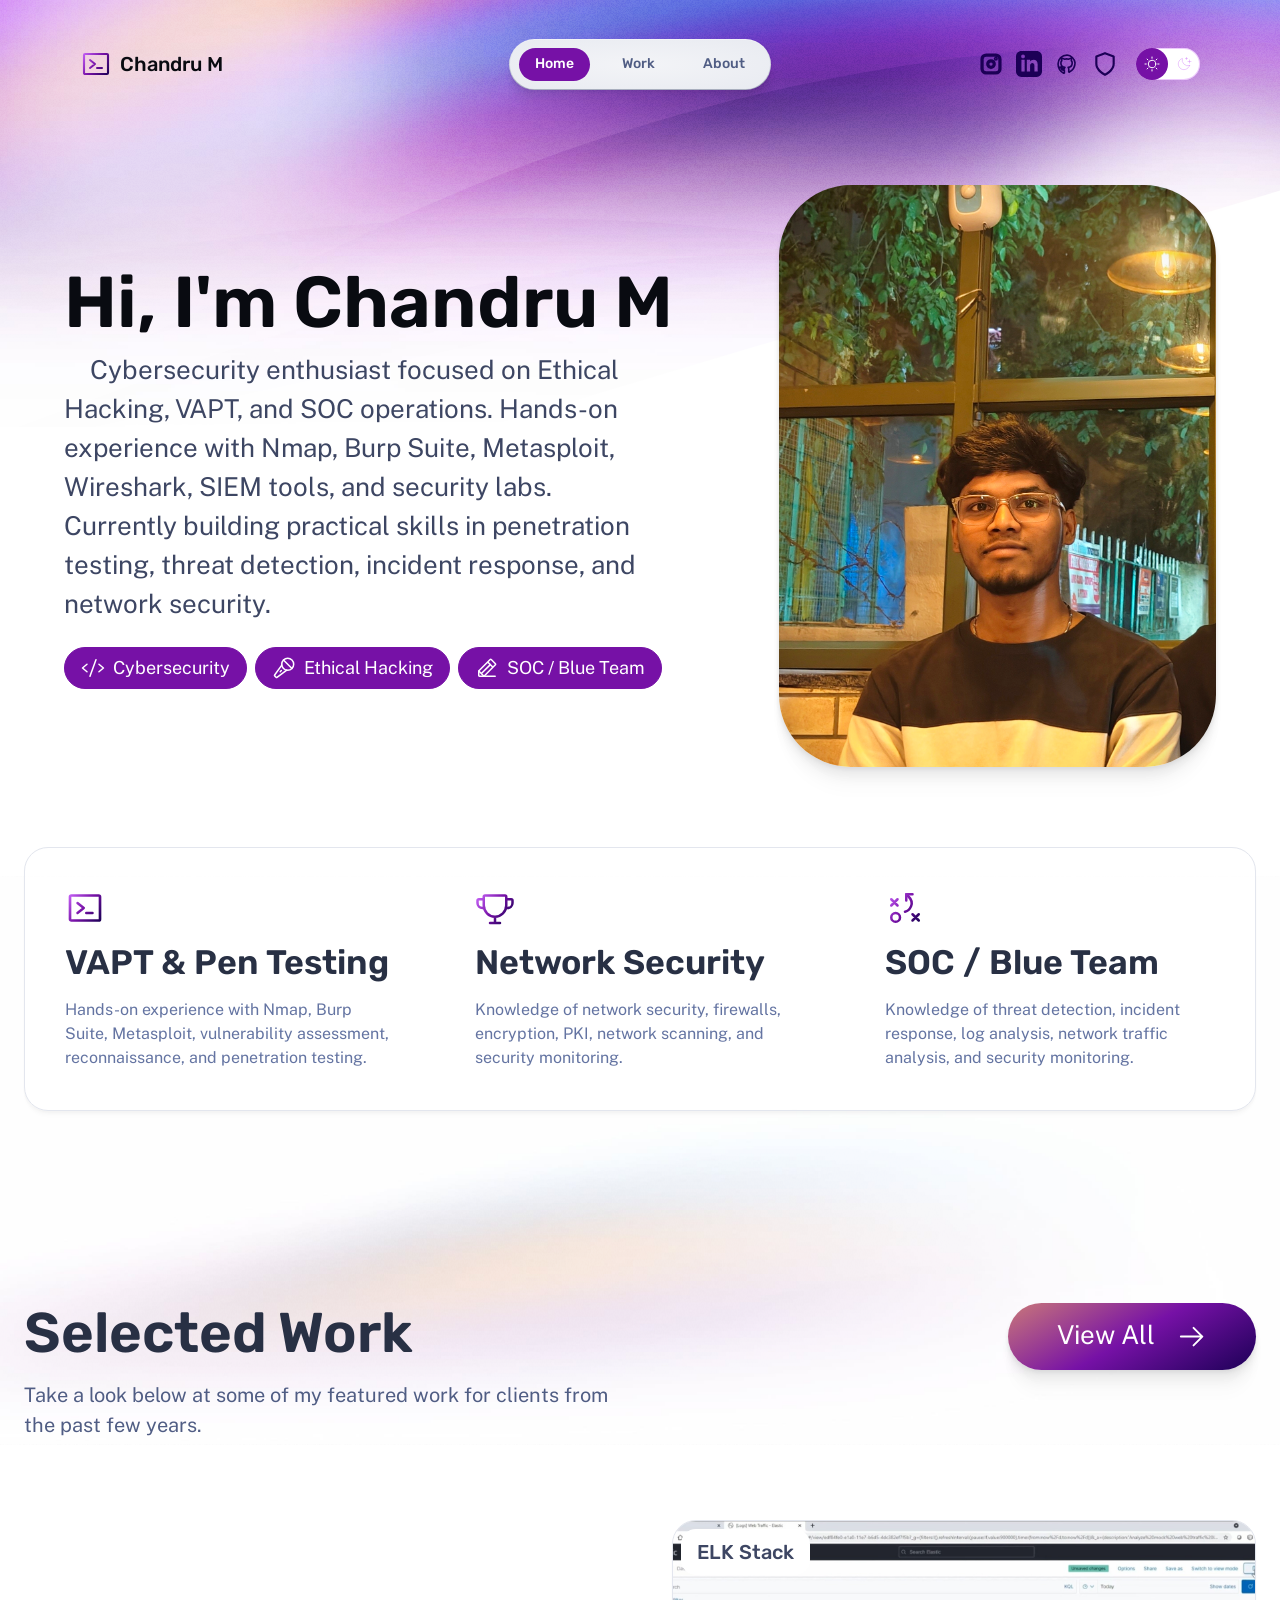
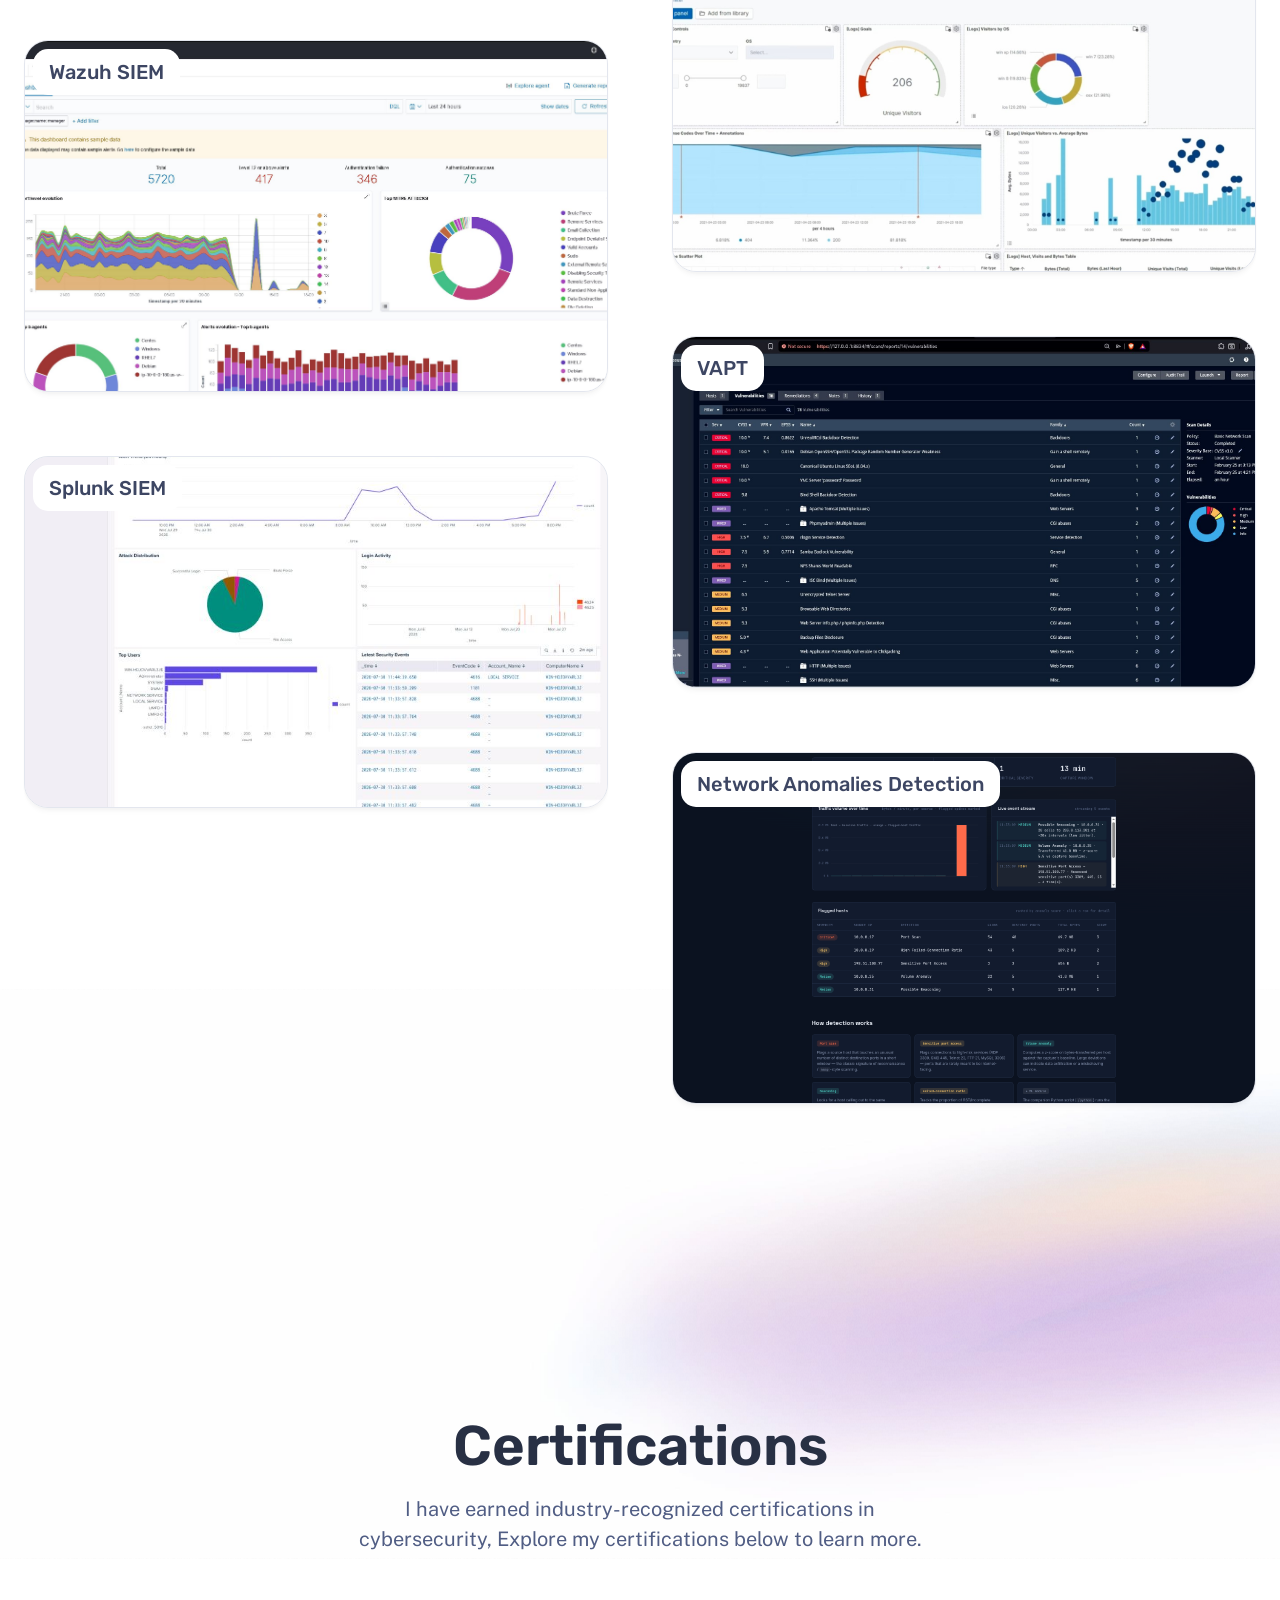
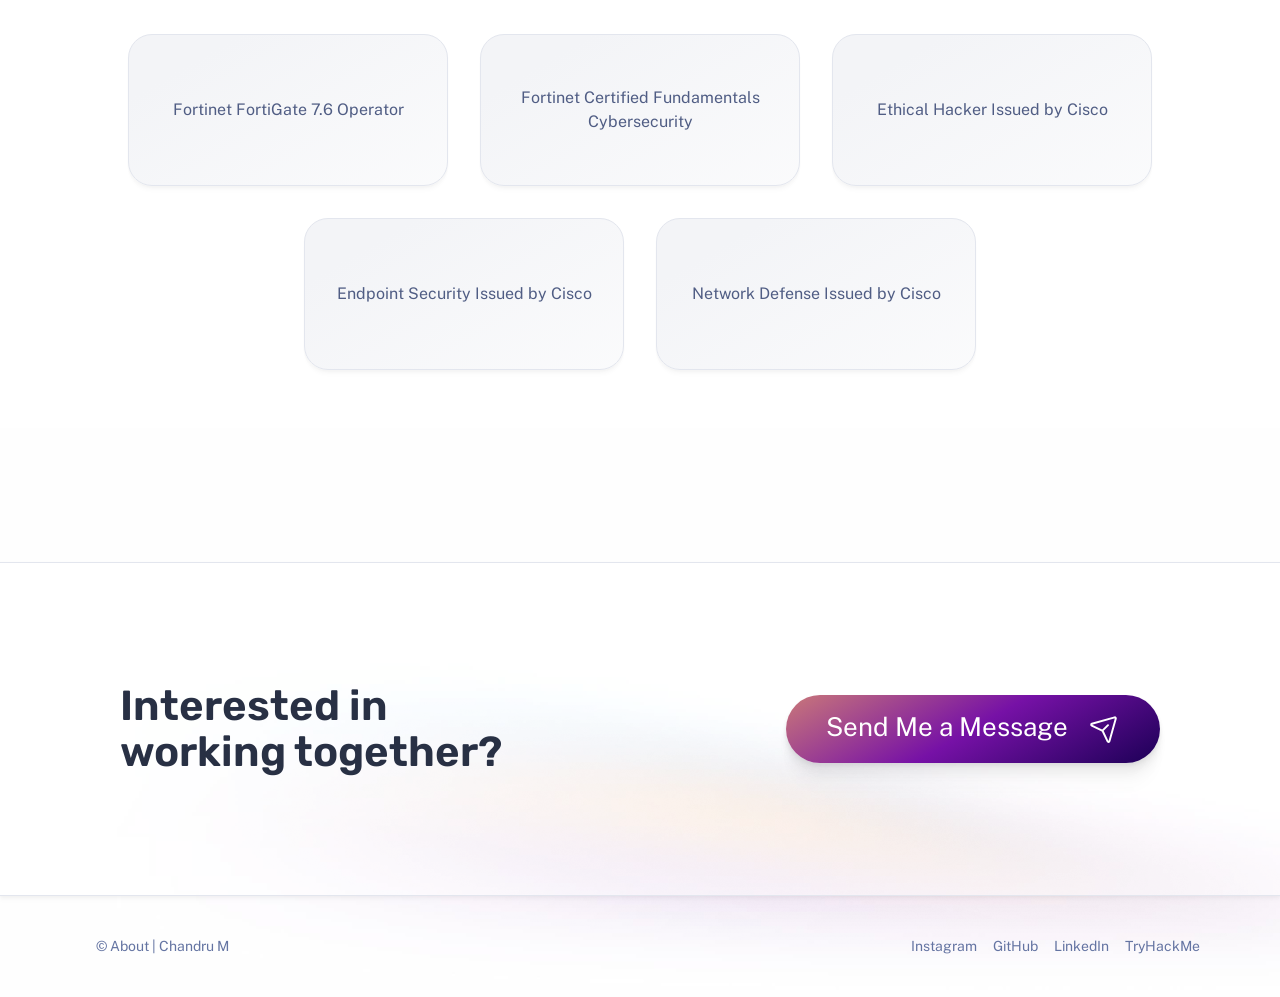
==== commit 3f3b0c89: "Final commit" ====
--- a/index.html
+++ b/index.html
@@ -1058,6 +1058,22 @@
                     />
                   </a>
                 </li>
+
+                <li data-astro-cid-j7pv25f6>
+                  <a class="card" href="/work/h20" data-astro-cid-lgkm4u2a>
+                    <span class="title" data-astro-cid-lgkm4u2a
+                      >Network Anomalies Detection</span
+                    >
+                    <img
+                      src="/assets/NetworkAnomalyDetect.jpg"
+                      alt="Reviewed and optimized security policies for compliance and best practices."
+                      loading="lazy"
+                      decoding="async"
+                      data-astro-cid-lgkm4u2a
+                    />
+                  </a>
+                </li>
+
               </ul>
             </div>
             <div class="cta" data-astro-cid-j7pv25f6>
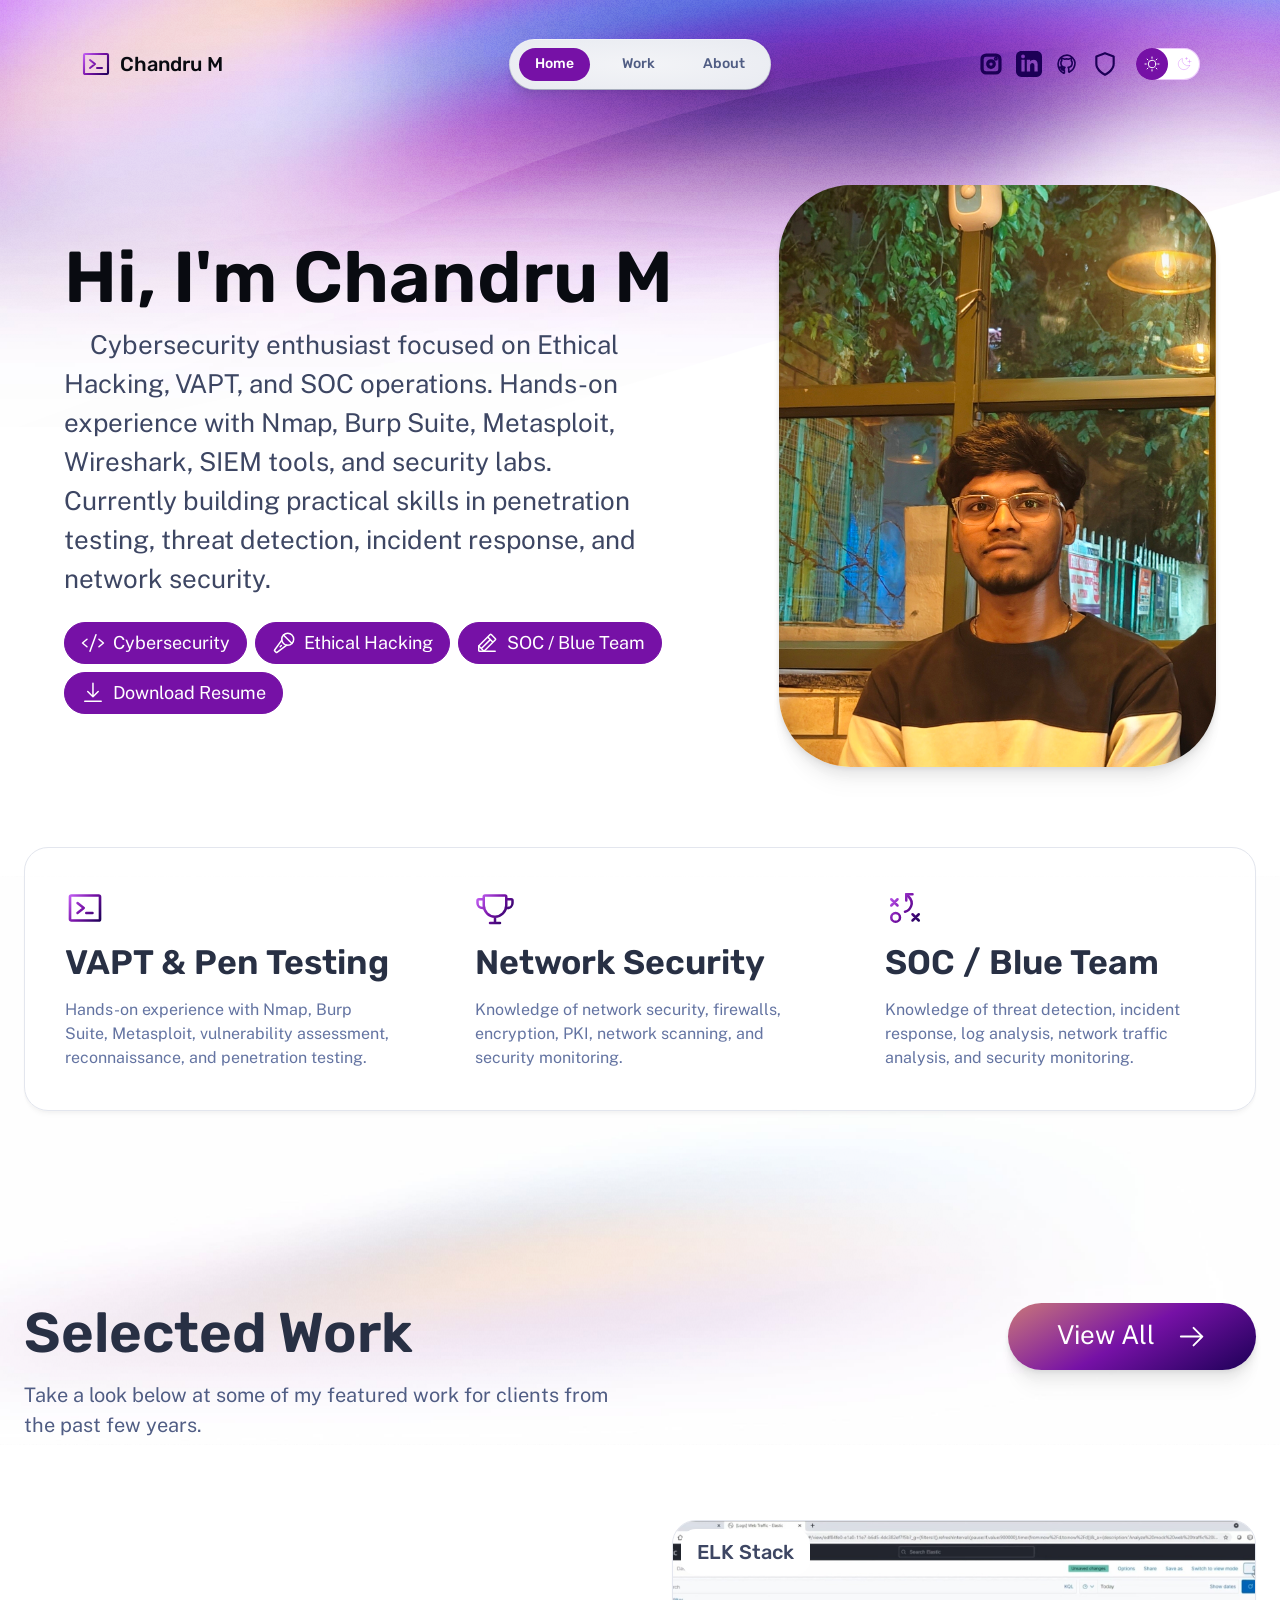
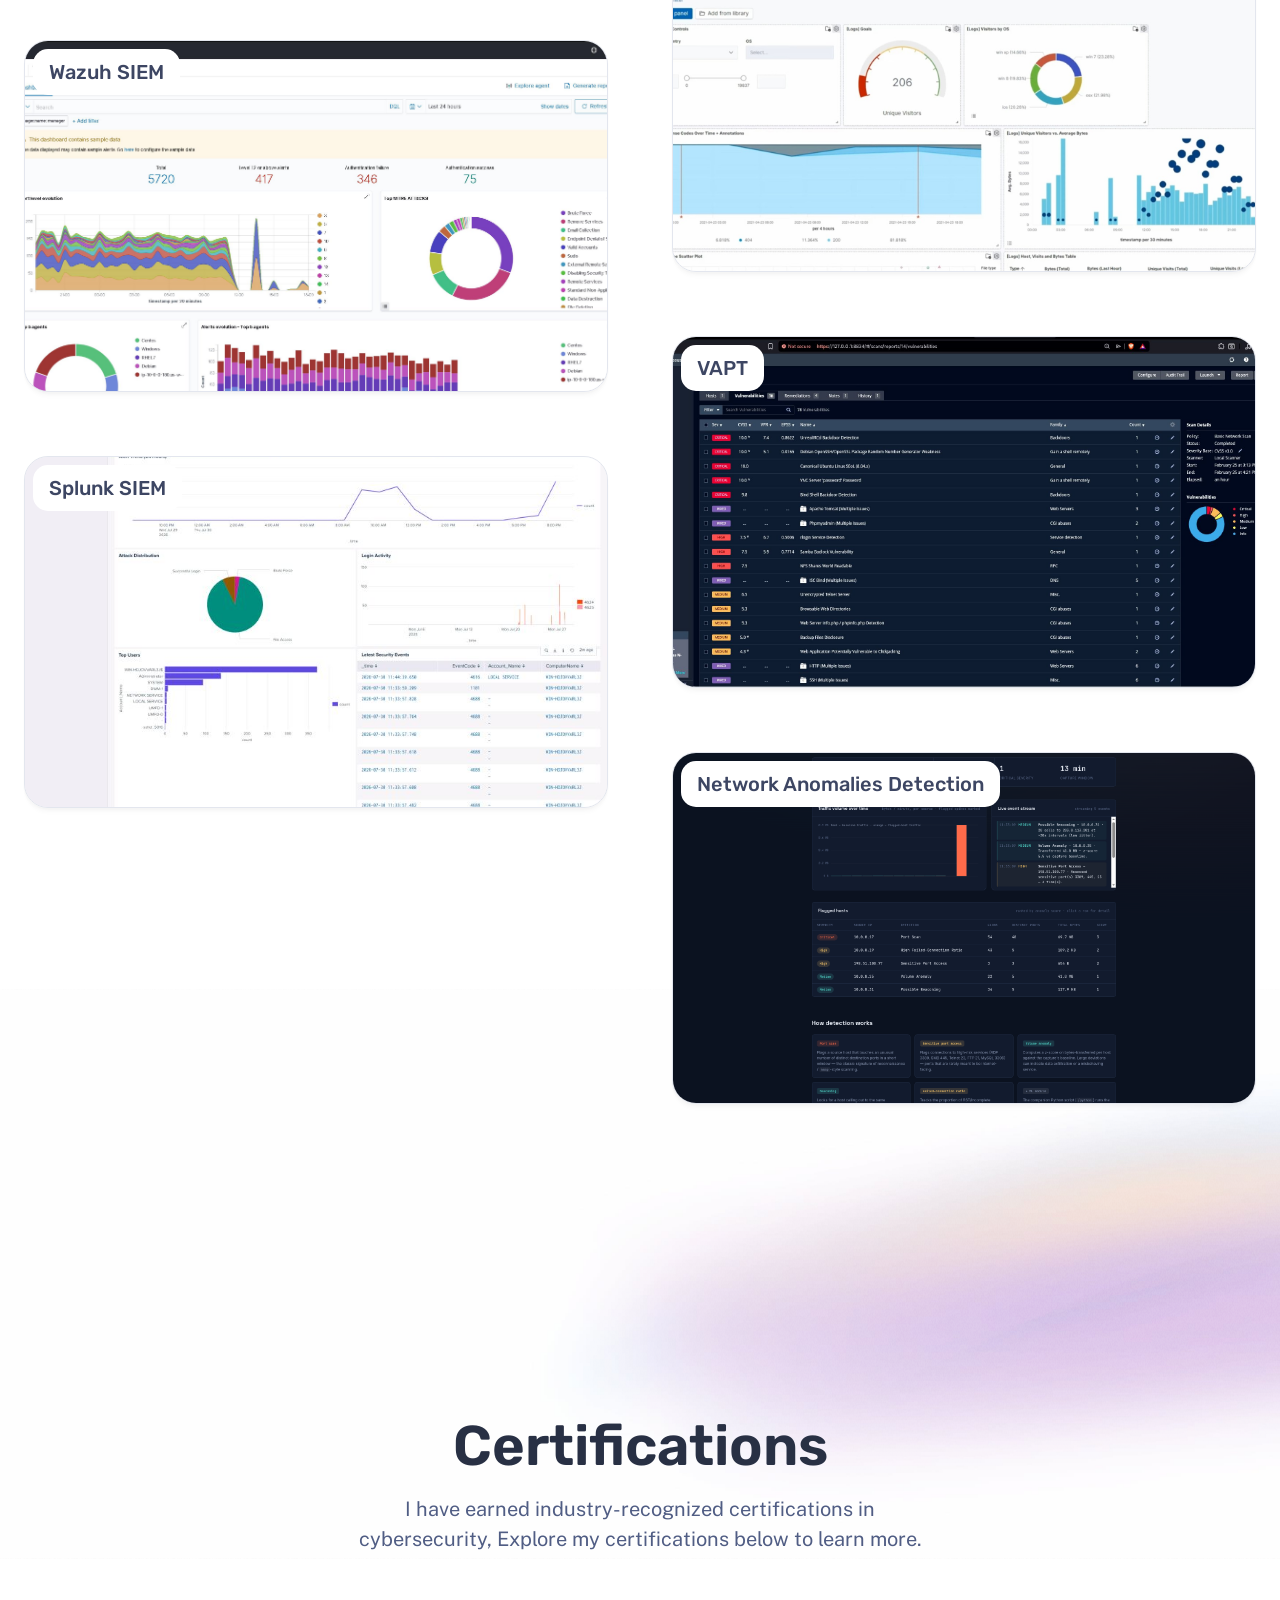
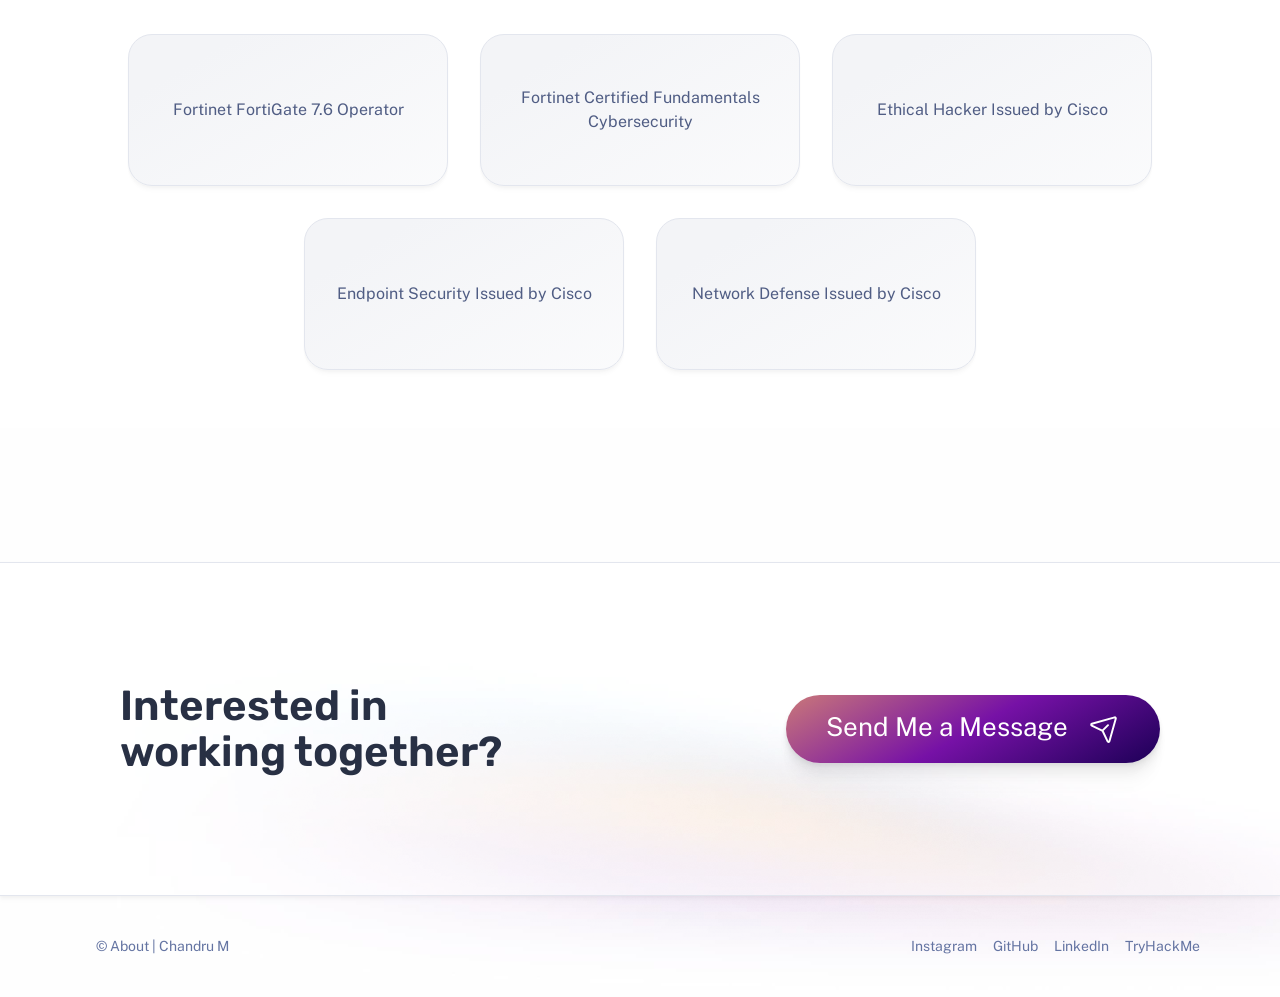
==== commit 9a3a640e: "resume added" ====
--- a/index.html
+++ b/index.html
@@ -674,6 +674,8 @@
                   and security labs. Currently building practical skills in penetration testing,
                   threat detection, incident response, and network security.
                 </p>
+
+
               </div>
               <div class="roles" data-astro-cid-j7pv25f6>
                 <div class="pill" data-astro-cid-2qeywk4b>
@@ -767,6 +769,40 @@
                   </svg>
                   SOC / Blue Team
                 </div>
+
+
+                <a
+  href="/assets/Chandru_M.pdf"
+  download="Chandru_M_Resume.pdf"
+  class="pill resume-pill"
+  data-astro-cid-2qeywk4b
+>
+  <svg
+    xmlns="http://www.w3.org/2000/svg"
+    width="40"
+    height="40"
+    viewBox="0 0 256 256"
+    aria-hidden="true"
+    stroke="currentcolor"
+    fill="currentcolor"
+    style="--size: 1.33em"
+    class="astro-patnjmll"
+    data-astro-cid-patnjmll
+  >
+    <g data-astro-cid-patnjmll>
+      <path
+  fill="none"
+  stroke-linecap="round"
+  stroke-linejoin="round"
+  stroke-width="16"
+  d="M128 24v144m-56-56 56 56 56-56M40 216h176"
+/>
+    </g>
+  </svg>
+  Download Resume
+</a>
+
+                
               </div>
             </div>
             <img
@@ -1060,7 +1096,7 @@
                 </li>
 
                 <li data-astro-cid-j7pv25f6>
-                  <a class="card" href="/work/h20" data-astro-cid-lgkm4u2a>
+                  <a class="card" href="/work/NAD" data-astro-cid-lgkm4u2a>
                     <span class="title" data-astro-cid-lgkm4u2a
                       >Network Anomalies Detection</span
                     >
--- a/_astro/about.C0K0_6nf.css
+++ b/_astro/about.C0K0_6nf.css
@@ -646,4 +646,25 @@
         background-blend-mode: none;
         --bg-gradient-size: none
     }
+}
+
+
+
+
+
+
+
+
+
+.roles {
+  display: flex;
+  flex-wrap: wrap;
+  gap: 0.5rem;
+}
+
+.resume-pill {
+  flex-basis: auto;
+  justify-content: center;
+  text-decoration: none;
+  cursor: pointer;
 }
